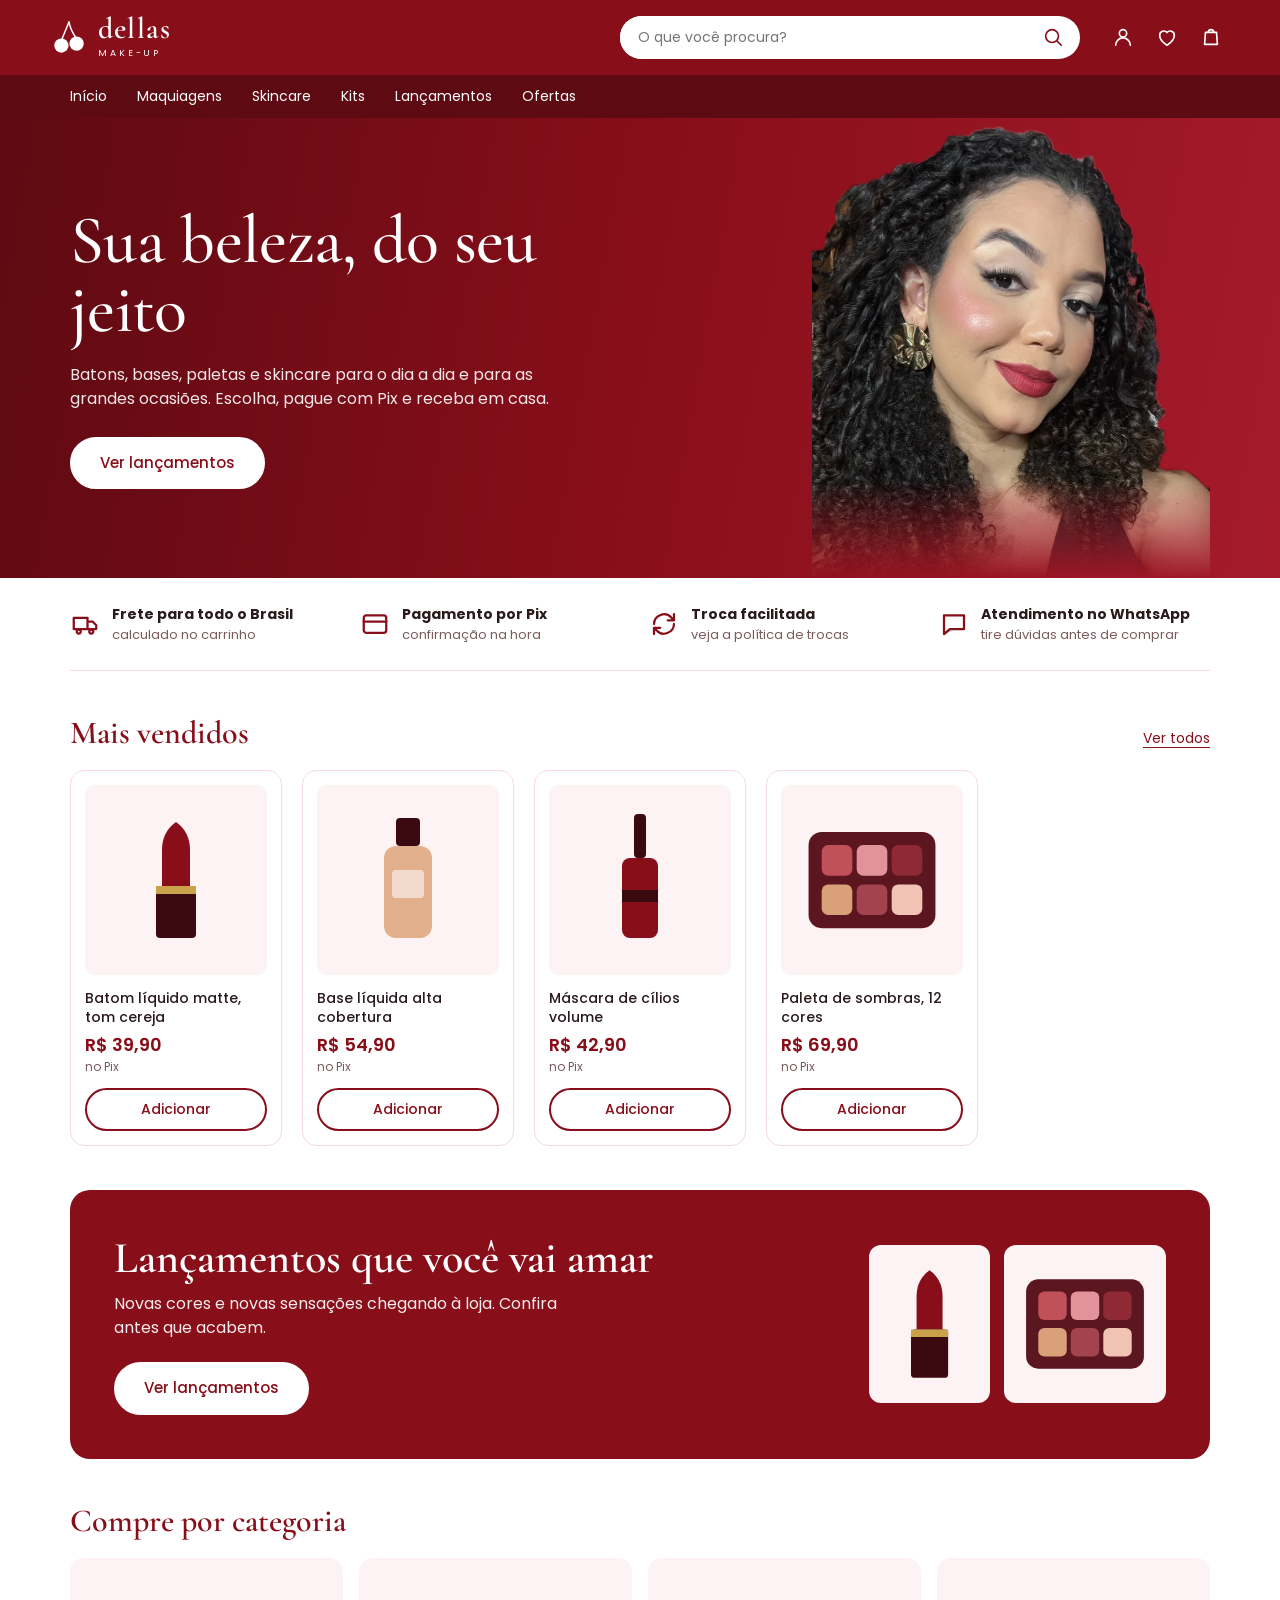
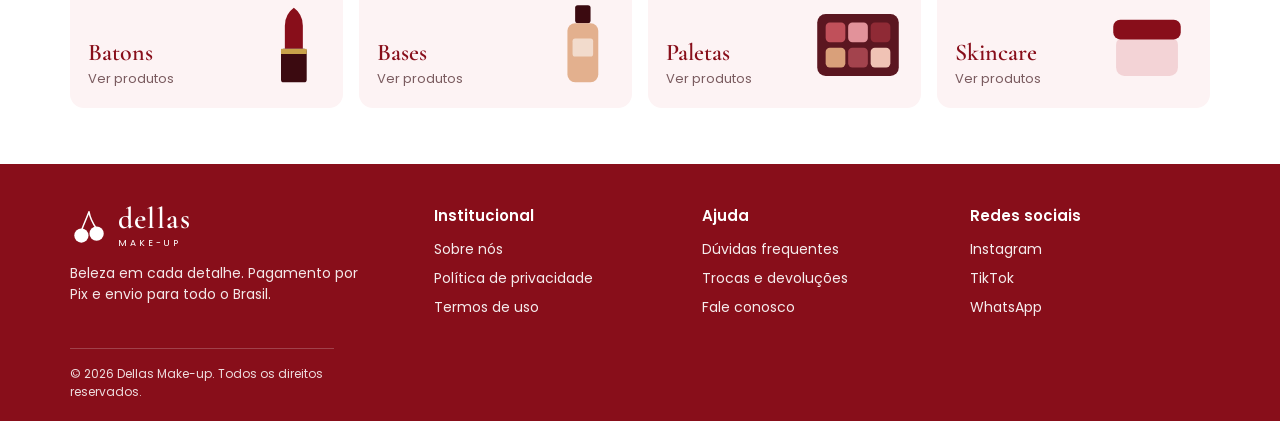
==== index.html @ 45aa4217 "Add files via upload" ====
<!DOCTYPE html>
<html lang="pt-BR">
<head>
<meta charset="utf-8">
<meta name="viewport" content="width=device-width, initial-scale=1">
<title>Dellas Make-up | Sua beleza, do seu jeito</title>
<meta name="description" content="Batons, bases, paletas e skincare. Compre na Dellas Make-up e pague com Pix.">
<link rel="preconnect" href="https://fonts.googleapis.com">
<link rel="preconnect" href="https://fonts.gstatic.com" crossorigin>
<link href="https://fonts.googleapis.com/css2?family=Cormorant+Garamond:wght@500;600&family=Poppins:wght@400;500;600&display=swap" rel="stylesheet">
<style>
:root{--vinho:#880E1A;--vinho-esc:#5e0a12;--rosa:#fdf3f4;--rosa2:#f6dadd;--texto:#2b1a1c;--suave:#7a5b5f;--branco:#fff;--serif:"Cormorant Garamond",Georgia,serif;--sans:Poppins,system-ui,sans-serif}
*{box-sizing:border-box;margin:0;padding:0}
body{font-family:var(--sans);color:var(--texto);background:var(--branco);line-height:1.5}
a{color:inherit;text-decoration:none}
:focus-visible{outline:3px solid var(--vinho);outline-offset:3px}
.wrap{max-width:1180px;margin:0 auto;padding:0 20px}
svg{display:block}
.i{width:22px;height:22px;fill:none;stroke:currentColor;stroke-width:1.8;stroke-linecap:round;stroke-linejoin:round}

/* cabeçalho */
header{background:var(--vinho);color:var(--branco)}
.topo{display:flex;align-items:center;gap:24px;padding:14px 0}
.logo{display:flex;align-items:center;gap:10px}
.logo b{display:block;font:600 30px/1 var(--serif);letter-spacing:.04em}
.logo small{display:block;font-size:9px;letter-spacing:.32em;margin-top:3px}
.busca{flex:1;max-width:460px;margin-left:auto;display:flex;background:var(--branco);border-radius:999px;overflow:hidden}
.busca input{flex:1;border:0;padding:11px 18px;font:400 14px var(--sans);min-width:0}
.busca button{border:0;background:none;color:var(--vinho);padding:0 16px;cursor:pointer}
.acoes{display:flex;gap:6px}
.acoes a{padding:8px;border-radius:50%}
.acoes a:hover{background:rgba(255,255,255,.14)}
nav{background:var(--vinho-esc)}
nav ul{display:flex;gap:30px;list-style:none;overflow-x:auto;padding:11px 0;font-size:14px;white-space:nowrap}
nav a:hover{text-decoration:underline;text-underline-offset:6px}

/* hero */
.hero{background:linear-gradient(100deg,#5e0a12 0%,var(--vinho) 50%,#a51b2c 100%);color:var(--branco);overflow:hidden}
.hero .wrap{display:grid;grid-template-columns:1.05fr .95fr;align-items:center;gap:20px;min-height:460px}
.hero h1{font:500 clamp(40px,6vw,68px)/1.02 var(--serif);color:var(--branco);letter-spacing:-.01em}
.hero p{max-width:30em;margin:18px 0 26px;color:rgba(255,255,255,.9)}
.hero img{height:460px;width:auto;max-width:100%;justify-self:end;align-self:end}
.btn{display:inline-block;background:var(--vinho);color:var(--branco);padding:13px 28px;border-radius:999px;font-weight:500;font-size:15px;border:2px solid var(--vinho)}
.btn:hover{background:var(--vinho-esc);border-color:var(--vinho-esc)}
.btn.claro{background:var(--branco);color:var(--vinho);border-color:var(--branco)}
.btn.claro:hover{background:var(--rosa2);border-color:var(--rosa2)}

/* vantagens */
.vant{display:grid;grid-template-columns:repeat(auto-fit,minmax(220px,1fr));gap:18px;padding:26px 0;border-bottom:1px solid var(--rosa2)}
.vant div{display:flex;gap:12px;align-items:center;font-size:13px;color:var(--suave)}
.vant svg{color:var(--vinho);flex:none;width:30px;height:30px}
.vant strong{display:block;color:var(--texto);font-size:14px}

/* seções */
section{padding:44px 0 0}
h2{font:600 32px/1.1 var(--serif);color:var(--vinho);margin-bottom:20px}
.cab{display:flex;justify-content:space-between;align-items:baseline}
.cab a{font-size:14px;color:var(--vinho);text-decoration:underline;text-underline-offset:4px}
.grade{display:grid;grid-template-columns:repeat(auto-fill,minmax(210px,1fr));gap:20px}
.card{border:1px solid var(--rosa2);border-radius:14px;padding:14px;display:flex;flex-direction:column;background:var(--branco)}
.card .img{background:var(--rosa);border-radius:10px;height:190px;display:grid;place-items:center}
.card .img svg{height:140px;width:auto}
.card h3{font:500 14px/1.35 var(--sans);margin:14px 0 4px}
.card .preco{font-weight:600;color:var(--vinho);font-size:18px}
.card .pix{font-size:12px;color:var(--suave)}
.card button{margin-top:12px;border:2px solid var(--vinho);background:none;color:var(--vinho);border-radius:999px;padding:9px;font:500 14px var(--sans);cursor:pointer}
.card button:hover{background:var(--vinho);color:var(--branco)}

/* lançamentos */
.lanc{background:var(--vinho);color:var(--branco);border-radius:20px;padding:44px;display:grid;grid-template-columns:1fr auto;gap:30px;align-items:center}
.lanc h2{color:var(--branco);font-size:clamp(30px,4vw,44px);margin-bottom:10px}
.lanc p{max-width:28em;margin-bottom:22px;opacity:.92}
.lanc .vitrine{display:flex;gap:14px}
.lanc .vitrine span{background:var(--rosa);border-radius:12px;padding:14px 16px}
.lanc .vitrine svg{height:130px;width:auto}

/* categorias */
.cats{display:grid;grid-template-columns:repeat(auto-fit,minmax(200px,1fr));gap:16px}
.cats a{background:var(--rosa);border-radius:14px;padding:18px;display:flex;justify-content:space-between;align-items:flex-end;min-height:150px}
.cats a:hover{background:var(--rosa2)}
.cats b{display:block;font:600 24px/1.1 var(--serif);color:var(--vinho)}
.cats small{color:var(--suave);font-size:13px}
.cats svg{height:90px;width:auto}

/* rodapé */
footer{background:var(--vinho);color:var(--branco);margin-top:56px;padding:40px 0 20px}
.rod{display:grid;grid-template-columns:1.4fr 1fr 1fr 1fr;gap:28px}
footer h4{font:600 15px var(--sans);margin-bottom:12px}
footer ul{list-style:none;font-size:14px;display:grid;gap:8px;opacity:.92}
footer a:hover{text-decoration:underline}
footer p{font-size:14px;opacity:.9;max-width:22em;margin-top:12px}
.copy{border-top:1px solid rgba(255,255,255,.25);margin-top:30px;padding-top:16px;font-size:12px;opacity:.85}

@media(max-width:820px){
 .topo{flex-wrap:wrap;gap:12px}.busca{order:3;max-width:none;flex-basis:100%;margin:0}.acoes{margin-left:auto}
 .hero .wrap{grid-template-columns:1fr;min-height:0;padding-bottom:32px}.hero img{height:auto;max-width:300px;justify-self:center;order:-1}
 .lanc{grid-template-columns:1fr;padding:30px 24px}.rod{grid-template-columns:1fr 1fr}
}
@media(max-width:480px){.rod{grid-template-columns:1fr}}
</style>
</head>
<body>

<!-- Ícones reutilizáveis -->
<svg width="0" height="0" style="position:absolute" aria-hidden="true">
 <symbol id="cereja" viewBox="0 0 40 40"><path d="M20 4c-3 8-6 14-8 20M20 4c1 6 4 12 8 18" fill="none" stroke="#fff" stroke-width="1.6" stroke-linecap="round"/><circle cx="12" cy="29" r="7.5" fill="#fff"/><circle cx="28" cy="27" r="7.5" fill="#fff"/></symbol>
 <symbol id="batom" viewBox="0 0 48 70"><path d="M17 38V20q0-9 7-14q7 5 7 14v18z" fill="#880E1A"/><rect x="14" y="38" width="20" height="26" rx="2" fill="#3b0a10"/><rect x="14" y="38" width="20" height="4" fill="#c9a24a"/></symbol>
 <symbol id="base" viewBox="0 0 48 70"><rect x="18" y="4" width="12" height="14" rx="2" fill="#3b0a10"/><rect x="12" y="18" width="24" height="46" rx="6" fill="#e3b08e"/><rect x="16" y="30" width="16" height="14" rx="2" fill="#fff" opacity=".55"/></symbol>
 <symbol id="rimel" viewBox="0 0 48 70"><rect x="21" y="2" width="6" height="22" rx="2" fill="#3b0a10"/><rect x="15" y="24" width="18" height="40" rx="4" fill="#880E1A"/><rect x="15" y="40" width="18" height="6" fill="#3b0a10"/></symbol>
 <symbol id="paleta" viewBox="0 0 64 64"><rect x="3" y="10" width="58" height="44" rx="6" fill="#5b1620"/><g><rect x="9" y="16" width="14" height="14" rx="3" fill="#c0505a"/><rect x="25" y="16" width="14" height="14" rx="3" fill="#e2929a"/><rect x="41" y="16" width="14" height="14" rx="3" fill="#8f2a35"/><rect x="9" y="34" width="14" height="14" rx="3" fill="#d9a07a"/><rect x="25" y="34" width="14" height="14" rx="3" fill="#a3434d"/><rect x="41" y="34" width="14" height="14" rx="3" fill="#f0c3b5"/></g></symbol>
 <symbol id="creme" viewBox="0 0 64 64"><rect x="10" y="26" width="44" height="28" rx="6" fill="#f3d3d6"/><rect x="8" y="14" width="48" height="14" rx="5" fill="#880E1A"/></symbol>
</svg>

<header>
 <div class="wrap topo">
  <a class="logo" href="#" aria-label="Dellas Make-up, página inicial">
   <svg width="38" height="38"><use href="#cereja"/></svg>
   <span><b>dellas</b><small>MAKE-UP</small></span>
  </a>
  <form class="busca" role="search" onsubmit="return false">
   <input type="search" placeholder="O que você procura?" aria-label="Buscar produtos">
   <button type="submit" aria-label="Buscar"><svg class="i" viewBox="0 0 24 24"><circle cx="11" cy="11" r="7"/><path d="m21 21-4.3-4.3"/></svg></button>
  </form>
  <div class="acoes">
   <a href="#" aria-label="Minha conta"><svg class="i" viewBox="0 0 24 24"><circle cx="12" cy="8" r="4"/><path d="M4 21a8 8 0 0 1 16 0"/></svg></a>
   <a href="#" aria-label="Favoritos"><svg class="i" viewBox="0 0 24 24"><path d="M12 21s-8-5.3-8-11a4.5 4.5 0 0 1 8-2.8A4.5 4.5 0 0 1 20 10c0 5.7-8 11-8 11z"/></svg></a>
   <a href="#" aria-label="Carrinho"><svg class="i" viewBox="0 0 24 24"><path d="M6 7h12l1 13H5zM9 7a3 3 0 0 1 6 0"/></svg></a>
  </div>
 </div>
 <nav aria-label="Categorias"><div class="wrap"><ul>
  <li><a href="#">Início</a></li><li><a href="#">Maquiagens</a></li><li><a href="#">Skincare</a></li><li><a href="#">Kits</a></li><li><a href="#lancamentos">Lançamentos</a></li><li><a href="#">Ofertas</a></li>
 </ul></div></nav>
</header>

<main>
 <div class="hero"><div class="wrap">
  <div>
   <h1>Sua beleza, do seu jeito</h1>
   <p>Batons, bases, paletas e skincare para o dia a dia e para as grandes ocasiões. Escolha, pague com Pix e receba em casa.</p>
   <a class="btn claro" href="#lancamentos">Ver lançamentos</a>
  </div>
  <img src="foto-hero.webp" width="720" height="832" alt="Mulher sorrindo com maquiagem e batom vinho">
 </div></div>

 <div class="wrap">
  <div class="vant">
   <div><svg class="i" viewBox="0 0 24 24"><path d="M3 7h11v9H3zM14 10h4l3 3v3h-7z"/><circle cx="7" cy="18" r="1.6"/><circle cx="17" cy="18" r="1.6"/></svg><span><strong>Frete para todo o Brasil</strong>calculado no carrinho</span></div>
   <div><svg class="i" viewBox="0 0 24 24"><rect x="3" y="5" width="18" height="14" rx="2"/><path d="M3 10h18"/></svg><span><strong>Pagamento por Pix</strong>confirmação na hora</span></div>
   <div><svg class="i" viewBox="0 0 24 24"><path d="M4 12a8 8 0 0 1 14-5l2 2M20 12a8 8 0 0 1-14 5l-2-2M20 4v5h-5M4 20v-5h5"/></svg><span><strong>Troca facilitada</strong>veja a política de trocas</span></div>
   <div><svg class="i" viewBox="0 0 24 24"><path d="M4 5h16v11H9l-5 4z"/></svg><span><strong>Atendimento no WhatsApp</strong>tire dúvidas antes de comprar</span></div>
  </div>

  <section id="mais-vendidos">
   <div class="cab"><h2>Mais vendidos</h2><a href="#">Ver todos</a></div>
   <!-- Exemplos: troque nomes, preços e imagens pelos seus produtos -->
   <div class="grade">
    <article class="card"><div class="img"><svg viewBox="0 0 48 70"><use href="#batom"/></svg></div><h3>Batom líquido matte, tom cereja</h3><span class="preco">R$ 39,90</span><span class="pix">no Pix</span><button type="button">Adicionar</button></article>
    <article class="card"><div class="img"><svg viewBox="0 0 48 70"><use href="#base"/></svg></div><h3>Base líquida alta cobertura</h3><span class="preco">R$ 54,90</span><span class="pix">no Pix</span><button type="button">Adicionar</button></article>
    <article class="card"><div class="img"><svg viewBox="0 0 48 70"><use href="#rimel"/></svg></div><h3>Máscara de cílios volume</h3><span class="preco">R$ 42,90</span><span class="pix">no Pix</span><button type="button">Adicionar</button></article>
    <article class="card"><div class="img"><svg viewBox="0 0 64 64"><use href="#paleta"/></svg></div><h3>Paleta de sombras, 12 cores</h3><span class="preco">R$ 69,90</span><span class="pix">no Pix</span><button type="button">Adicionar</button></article>
   </div>
  </section>

  <section id="lancamentos">
   <div class="lanc">
    <div>
     <h2>Lançamentos que você vai amar</h2>
     <p>Novas cores e novas sensações chegando à loja. Confira antes que acabem.</p>
     <a class="btn claro" href="#">Ver lançamentos</a>
    </div>
    <div class="vitrine" aria-hidden="true">
     <span><svg viewBox="0 0 48 70"><use href="#batom"/></svg></span>
     <span><svg viewBox="0 0 64 64"><use href="#paleta"/></svg></span>
    </div>
   </div>
  </section>

  <section>
   <h2>Compre por categoria</h2>
   <div class="cats">
    <a href="#"><span><b>Batons</b><small>Ver produtos</small></span><svg viewBox="0 0 48 70"><use href="#batom"/></svg></a>
    <a href="#"><span><b>Bases</b><small>Ver produtos</small></span><svg viewBox="0 0 48 70"><use href="#base"/></svg></a>
    <a href="#"><span><b>Paletas</b><small>Ver produtos</small></span><svg viewBox="0 0 64 64"><use href="#paleta"/></svg></a>
    <a href="#"><span><b>Skincare</b><small>Ver produtos</small></span><svg viewBox="0 0 64 64"><use href="#creme"/></svg></a>
   </div>
  </section>
 </div>
</main>

<footer>
 <div class="wrap">
  <div class="rod">
   <div>
    <a class="logo" href="#"><svg width="38" height="38"><use href="#cereja"/></svg><span><b>dellas</b><small>MAKE-UP</small></span></a>
    <p>Beleza em cada detalhe. Pagamento por Pix e envio para todo o Brasil.</p>
   </div>
   <div><h4>Institucional</h4><ul><li><a href="#">Sobre nós</a></li><li><a href="#">Política de privacidade</a></li><li><a href="#">Termos de uso</a></li></ul></div>
   <div><h4>Ajuda</h4><ul><li><a href="#">Dúvidas frequentes</a></li><li><a href="#">Trocas e devoluções</a></li><li><a href="#">Fale conosco</a></li></ul></div>
   <div><h4>Redes sociais</h4><ul><li><a href="#">Instagram</a></li><li><a href="#">TikTok</a></li><li><a href="#">WhatsApp</a></li></ul></div>
  </div>
  <p class="copy">© 2026 Dellas Make-up. Todos os direitos reservados.</p>
 </div>
</footer>

</body>
</html>
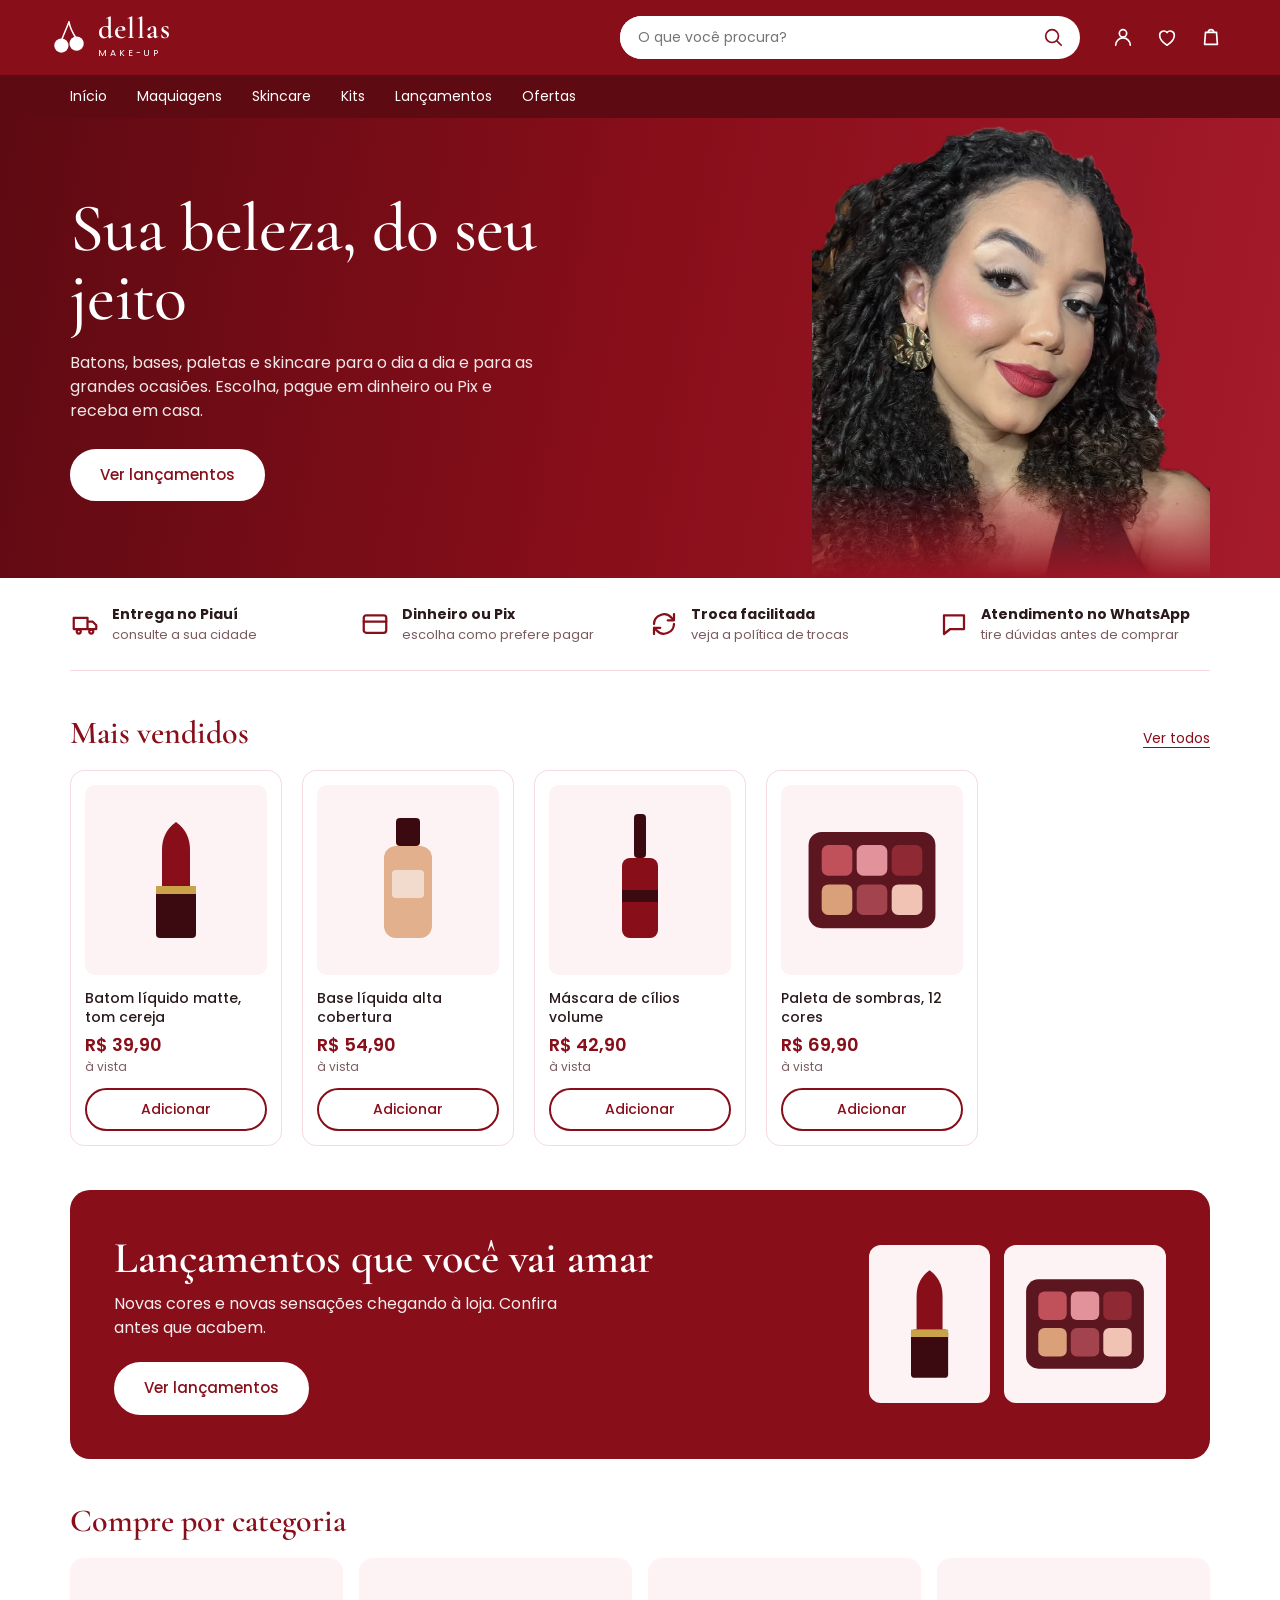
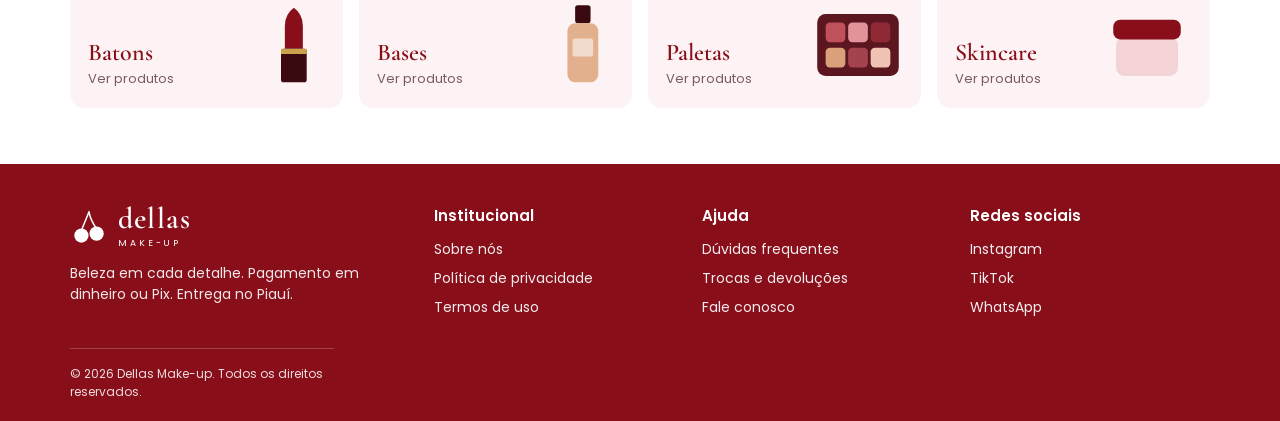
==== commit 40e591e0: "Rename index (1).html to index.html" ====
--- a/index.html
+++ b/index.html
@@ -4,100 +4,11 @@
 <meta charset="utf-8">
 <meta name="viewport" content="width=device-width, initial-scale=1">
 <title>Dellas Make-up | Sua beleza, do seu jeito</title>
-<meta name="description" content="Batons, bases, paletas e skincare. Compre na Dellas Make-up e pague com Pix.">
+<meta name="description" content="Batons, bases, paletas e skincare. Compre na Dellas Make-up e pague em dinheiro ou Pix.">
 <link rel="preconnect" href="https://fonts.googleapis.com">
 <link rel="preconnect" href="https://fonts.gstatic.com" crossorigin>
 <link href="https://fonts.googleapis.com/css2?family=Cormorant+Garamond:wght@500;600&family=Poppins:wght@400;500;600&display=swap" rel="stylesheet">
-<style>
-:root{--vinho:#880E1A;--vinho-esc:#5e0a12;--rosa:#fdf3f4;--rosa2:#f6dadd;--texto:#2b1a1c;--suave:#7a5b5f;--branco:#fff;--serif:"Cormorant Garamond",Georgia,serif;--sans:Poppins,system-ui,sans-serif}
-*{box-sizing:border-box;margin:0;padding:0}
-body{font-family:var(--sans);color:var(--texto);background:var(--branco);line-height:1.5}
-a{color:inherit;text-decoration:none}
-:focus-visible{outline:3px solid var(--vinho);outline-offset:3px}
-.wrap{max-width:1180px;margin:0 auto;padding:0 20px}
-svg{display:block}
-.i{width:22px;height:22px;fill:none;stroke:currentColor;stroke-width:1.8;stroke-linecap:round;stroke-linejoin:round}
-
-/* cabeçalho */
-header{background:var(--vinho);color:var(--branco)}
-.topo{display:flex;align-items:center;gap:24px;padding:14px 0}
-.logo{display:flex;align-items:center;gap:10px}
-.logo b{display:block;font:600 30px/1 var(--serif);letter-spacing:.04em}
-.logo small{display:block;font-size:9px;letter-spacing:.32em;margin-top:3px}
-.busca{flex:1;max-width:460px;margin-left:auto;display:flex;background:var(--branco);border-radius:999px;overflow:hidden}
-.busca input{flex:1;border:0;padding:11px 18px;font:400 14px var(--sans);min-width:0}
-.busca button{border:0;background:none;color:var(--vinho);padding:0 16px;cursor:pointer}
-.acoes{display:flex;gap:6px}
-.acoes a{padding:8px;border-radius:50%}
-.acoes a:hover{background:rgba(255,255,255,.14)}
-nav{background:var(--vinho-esc)}
-nav ul{display:flex;gap:30px;list-style:none;overflow-x:auto;padding:11px 0;font-size:14px;white-space:nowrap}
-nav a:hover{text-decoration:underline;text-underline-offset:6px}
-
-/* hero */
-.hero{background:linear-gradient(100deg,#5e0a12 0%,var(--vinho) 50%,#a51b2c 100%);color:var(--branco);overflow:hidden}
-.hero .wrap{display:grid;grid-template-columns:1.05fr .95fr;align-items:center;gap:20px;min-height:460px}
-.hero h1{font:500 clamp(40px,6vw,68px)/1.02 var(--serif);color:var(--branco);letter-spacing:-.01em}
-.hero p{max-width:30em;margin:18px 0 26px;color:rgba(255,255,255,.9)}
-.hero img{height:460px;width:auto;max-width:100%;justify-self:end;align-self:end}
-.btn{display:inline-block;background:var(--vinho);color:var(--branco);padding:13px 28px;border-radius:999px;font-weight:500;font-size:15px;border:2px solid var(--vinho)}
-.btn:hover{background:var(--vinho-esc);border-color:var(--vinho-esc)}
-.btn.claro{background:var(--branco);color:var(--vinho);border-color:var(--branco)}
-.btn.claro:hover{background:var(--rosa2);border-color:var(--rosa2)}
-
-/* vantagens */
-.vant{display:grid;grid-template-columns:repeat(auto-fit,minmax(220px,1fr));gap:18px;padding:26px 0;border-bottom:1px solid var(--rosa2)}
-.vant div{display:flex;gap:12px;align-items:center;font-size:13px;color:var(--suave)}
-.vant svg{color:var(--vinho);flex:none;width:30px;height:30px}
-.vant strong{display:block;color:var(--texto);font-size:14px}
-
-/* seções */
-section{padding:44px 0 0}
-h2{font:600 32px/1.1 var(--serif);color:var(--vinho);margin-bottom:20px}
-.cab{display:flex;justify-content:space-between;align-items:baseline}
-.cab a{font-size:14px;color:var(--vinho);text-decoration:underline;text-underline-offset:4px}
-.grade{display:grid;grid-template-columns:repeat(auto-fill,minmax(210px,1fr));gap:20px}
-.card{border:1px solid var(--rosa2);border-radius:14px;padding:14px;display:flex;flex-direction:column;background:var(--branco)}
-.card .img{background:var(--rosa);border-radius:10px;height:190px;display:grid;place-items:center}
-.card .img svg{height:140px;width:auto}
-.card h3{font:500 14px/1.35 var(--sans);margin:14px 0 4px}
-.card .preco{font-weight:600;color:var(--vinho);font-size:18px}
-.card .pix{font-size:12px;color:var(--suave)}
-.card button{margin-top:12px;border:2px solid var(--vinho);background:none;color:var(--vinho);border-radius:999px;padding:9px;font:500 14px var(--sans);cursor:pointer}
-.card button:hover{background:var(--vinho);color:var(--branco)}
-
-/* lançamentos */
-.lanc{background:var(--vinho);color:var(--branco);border-radius:20px;padding:44px;display:grid;grid-template-columns:1fr auto;gap:30px;align-items:center}
-.lanc h2{color:var(--branco);font-size:clamp(30px,4vw,44px);margin-bottom:10px}
-.lanc p{max-width:28em;margin-bottom:22px;opacity:.92}
-.lanc .vitrine{display:flex;gap:14px}
-.lanc .vitrine span{background:var(--rosa);border-radius:12px;padding:14px 16px}
-.lanc .vitrine svg{height:130px;width:auto}
-
-/* categorias */
-.cats{display:grid;grid-template-columns:repeat(auto-fit,minmax(200px,1fr));gap:16px}
-.cats a{background:var(--rosa);border-radius:14px;padding:18px;display:flex;justify-content:space-between;align-items:flex-end;min-height:150px}
-.cats a:hover{background:var(--rosa2)}
-.cats b{display:block;font:600 24px/1.1 var(--serif);color:var(--vinho)}
-.cats small{color:var(--suave);font-size:13px}
-.cats svg{height:90px;width:auto}
-
-/* rodapé */
-footer{background:var(--vinho);color:var(--branco);margin-top:56px;padding:40px 0 20px}
-.rod{display:grid;grid-template-columns:1.4fr 1fr 1fr 1fr;gap:28px}
-footer h4{font:600 15px var(--sans);margin-bottom:12px}
-footer ul{list-style:none;font-size:14px;display:grid;gap:8px;opacity:.92}
-footer a:hover{text-decoration:underline}
-footer p{font-size:14px;opacity:.9;max-width:22em;margin-top:12px}
-.copy{border-top:1px solid rgba(255,255,255,.25);margin-top:30px;padding-top:16px;font-size:12px;opacity:.85}
-
-@media(max-width:820px){
- .topo{flex-wrap:wrap;gap:12px}.busca{order:3;max-width:none;flex-basis:100%;margin:0}.acoes{margin-left:auto}
- .hero .wrap{grid-template-columns:1fr;min-height:0;padding-bottom:32px}.hero img{height:auto;max-width:300px;justify-self:center;order:-1}
- .lanc{grid-template-columns:1fr;padding:30px 24px}.rod{grid-template-columns:1fr 1fr}
-}
-@media(max-width:480px){.rod{grid-template-columns:1fr}}
-</style>
+<link rel="stylesheet" href="style.css">
 </head>
 <body>
 
@@ -128,7 +39,7 @@
   </div>
  </div>
  <nav aria-label="Categorias"><div class="wrap"><ul>
-  <li><a href="#">Início</a></li><li><a href="#">Maquiagens</a></li><li><a href="#">Skincare</a></li><li><a href="#">Kits</a></li><li><a href="#lancamentos">Lançamentos</a></li><li><a href="#">Ofertas</a></li>
+  <li><a href="#">Início</a></li><li><a href="produtos.html">Maquiagens</a></li><li><a href="#">Skincare</a></li><li><a href="#">Kits</a></li><li><a href="#lancamentos">Lançamentos</a></li><li><a href="#">Ofertas</a></li>
  </ul></div></nav>
 </header>
 
@@ -136,7 +47,7 @@
  <div class="hero"><div class="wrap">
   <div>
    <h1>Sua beleza, do seu jeito</h1>
-   <p>Batons, bases, paletas e skincare para o dia a dia e para as grandes ocasiões. Escolha, pague com Pix e receba em casa.</p>
+   <p>Batons, bases, paletas e skincare para o dia a dia e para as grandes ocasiões. Escolha, pague em dinheiro ou Pix e receba em casa.</p>
    <a class="btn claro" href="#lancamentos">Ver lançamentos</a>
   </div>
   <img src="foto-hero.webp" width="720" height="832" alt="Mulher sorrindo com maquiagem e batom vinho">
@@ -144,20 +55,20 @@
 
  <div class="wrap">
   <div class="vant">
-   <div><svg class="i" viewBox="0 0 24 24"><path d="M3 7h11v9H3zM14 10h4l3 3v3h-7z"/><circle cx="7" cy="18" r="1.6"/><circle cx="17" cy="18" r="1.6"/></svg><span><strong>Frete para todo o Brasil</strong>calculado no carrinho</span></div>
-   <div><svg class="i" viewBox="0 0 24 24"><rect x="3" y="5" width="18" height="14" rx="2"/><path d="M3 10h18"/></svg><span><strong>Pagamento por Pix</strong>confirmação na hora</span></div>
+   <div><svg class="i" viewBox="0 0 24 24"><path d="M3 7h11v9H3zM14 10h4l3 3v3h-7z"/><circle cx="7" cy="18" r="1.6"/><circle cx="17" cy="18" r="1.6"/></svg><span><strong>Entrega no Piauí</strong>consulte a sua cidade</span></div>
+   <div><svg class="i" viewBox="0 0 24 24"><rect x="3" y="5" width="18" height="14" rx="2"/><path d="M3 10h18"/></svg><span><strong>Dinheiro ou Pix</strong>escolha como prefere pagar</span></div>
    <div><svg class="i" viewBox="0 0 24 24"><path d="M4 12a8 8 0 0 1 14-5l2 2M20 12a8 8 0 0 1-14 5l-2-2M20 4v5h-5M4 20v-5h5"/></svg><span><strong>Troca facilitada</strong>veja a política de trocas</span></div>
    <div><svg class="i" viewBox="0 0 24 24"><path d="M4 5h16v11H9l-5 4z"/></svg><span><strong>Atendimento no WhatsApp</strong>tire dúvidas antes de comprar</span></div>
   </div>
 
   <section id="mais-vendidos">
-   <div class="cab"><h2>Mais vendidos</h2><a href="#">Ver todos</a></div>
+   <div class="cab"><h2>Mais vendidos</h2><a href="produtos.html">Ver todos</a></div>
    <!-- Exemplos: troque nomes, preços e imagens pelos seus produtos -->
    <div class="grade">
-    <article class="card"><div class="img"><svg viewBox="0 0 48 70"><use href="#batom"/></svg></div><h3>Batom líquido matte, tom cereja</h3><span class="preco">R$ 39,90</span><span class="pix">no Pix</span><button type="button">Adicionar</button></article>
-    <article class="card"><div class="img"><svg viewBox="0 0 48 70"><use href="#base"/></svg></div><h3>Base líquida alta cobertura</h3><span class="preco">R$ 54,90</span><span class="pix">no Pix</span><button type="button">Adicionar</button></article>
-    <article class="card"><div class="img"><svg viewBox="0 0 48 70"><use href="#rimel"/></svg></div><h3>Máscara de cílios volume</h3><span class="preco">R$ 42,90</span><span class="pix">no Pix</span><button type="button">Adicionar</button></article>
-    <article class="card"><div class="img"><svg viewBox="0 0 64 64"><use href="#paleta"/></svg></div><h3>Paleta de sombras, 12 cores</h3><span class="preco">R$ 69,90</span><span class="pix">no Pix</span><button type="button">Adicionar</button></article>
+    <article class="card"><div class="img"><svg viewBox="0 0 48 70"><use href="#batom"/></svg></div><h3>Batom líquido matte, tom cereja</h3><span class="preco">R$ 39,90</span><span class="pix">à vista</span><button type="button">Adicionar</button></article>
+    <article class="card"><div class="img"><svg viewBox="0 0 48 70"><use href="#base"/></svg></div><h3>Base líquida alta cobertura</h3><span class="preco">R$ 54,90</span><span class="pix">à vista</span><button type="button">Adicionar</button></article>
+    <article class="card"><div class="img"><svg viewBox="0 0 48 70"><use href="#rimel"/></svg></div><h3>Máscara de cílios volume</h3><span class="preco">R$ 42,90</span><span class="pix">à vista</span><button type="button">Adicionar</button></article>
+    <article class="card"><div class="img"><svg viewBox="0 0 64 64"><use href="#paleta"/></svg></div><h3>Paleta de sombras, 12 cores</h3><span class="preco">R$ 69,90</span><span class="pix">à vista</span><button type="button">Adicionar</button></article>
    </div>
   </section>
 
@@ -178,10 +89,10 @@
   <section>
    <h2>Compre por categoria</h2>
    <div class="cats">
-    <a href="#"><span><b>Batons</b><small>Ver produtos</small></span><svg viewBox="0 0 48 70"><use href="#batom"/></svg></a>
-    <a href="#"><span><b>Bases</b><small>Ver produtos</small></span><svg viewBox="0 0 48 70"><use href="#base"/></svg></a>
-    <a href="#"><span><b>Paletas</b><small>Ver produtos</small></span><svg viewBox="0 0 64 64"><use href="#paleta"/></svg></a>
-    <a href="#"><span><b>Skincare</b><small>Ver produtos</small></span><svg viewBox="0 0 64 64"><use href="#creme"/></svg></a>
+    <a href="produtos.html"><span><b>Batons</b><small>Ver produtos</small></span><svg viewBox="0 0 48 70"><use href="#batom"/></svg></a>
+    <a href="produtos.html"><span><b>Bases</b><small>Ver produtos</small></span><svg viewBox="0 0 48 70"><use href="#base"/></svg></a>
+    <a href="produtos.html"><span><b>Paletas</b><small>Ver produtos</small></span><svg viewBox="0 0 64 64"><use href="#paleta"/></svg></a>
+    <a href="produtos.html"><span><b>Skincare</b><small>Ver produtos</small></span><svg viewBox="0 0 64 64"><use href="#creme"/></svg></a>
    </div>
   </section>
  </div>
@@ -192,7 +103,7 @@
   <div class="rod">
    <div>
     <a class="logo" href="#"><svg width="38" height="38"><use href="#cereja"/></svg><span><b>dellas</b><small>MAKE-UP</small></span></a>
-    <p>Beleza em cada detalhe. Pagamento por Pix e envio para todo o Brasil.</p>
+    <p>Beleza em cada detalhe. Pagamento em dinheiro ou Pix. Entrega no Piauí.</p>
    </div>
    <div><h4>Institucional</h4><ul><li><a href="#">Sobre nós</a></li><li><a href="#">Política de privacidade</a></li><li><a href="#">Termos de uso</a></li></ul></div>
    <div><h4>Ajuda</h4><ul><li><a href="#">Dúvidas frequentes</a></li><li><a href="#">Trocas e devoluções</a></li><li><a href="#">Fale conosco</a></li></ul></div>
--- a/style.css
+++ b/style.css
@@ -0,0 +1,107 @@
+:root{--vinho:#880E1A;--vinho-esc:#5e0a12;--rosa:#fdf3f4;--rosa2:#f6dadd;--texto:#2b1a1c;--suave:#7a5b5f;--branco:#fff;--serif:"Cormorant Garamond",Georgia,serif;--sans:Poppins,system-ui,sans-serif}
+*{box-sizing:border-box;margin:0;padding:0}
+body{font-family:var(--sans);color:var(--texto);background:var(--branco);line-height:1.5}
+a{color:inherit;text-decoration:none}
+:focus-visible{outline:3px solid var(--vinho);outline-offset:3px}
+.wrap{max-width:1180px;margin:0 auto;padding:0 20px}
+svg{display:block}
+.i{width:22px;height:22px;fill:none;stroke:currentColor;stroke-width:1.8;stroke-linecap:round;stroke-linejoin:round}
+
+/* cabeçalho */
+header{background:var(--vinho);color:var(--branco)}
+.topo{display:flex;align-items:center;gap:24px;padding:14px 0}
+.logo{display:flex;align-items:center;gap:10px}
+.logo b{display:block;font:600 30px/1 var(--serif);letter-spacing:.04em}
+.logo small{display:block;font-size:9px;letter-spacing:.32em;margin-top:3px}
+.busca{flex:1;max-width:460px;margin-left:auto;display:flex;background:var(--branco);border-radius:999px;overflow:hidden}
+.busca input{flex:1;border:0;padding:11px 18px;font:400 14px var(--sans);min-width:0}
+.busca button{border:0;background:none;color:var(--vinho);padding:0 16px;cursor:pointer}
+.acoes{display:flex;gap:6px}
+.acoes a{padding:8px;border-radius:50%}
+.acoes a:hover{background:rgba(255,255,255,.14)}
+nav{background:var(--vinho-esc)}
+nav ul{display:flex;gap:30px;list-style:none;overflow-x:auto;padding:11px 0;font-size:14px;white-space:nowrap}
+nav a:hover{text-decoration:underline;text-underline-offset:6px}
+
+/* hero */
+.hero{background:linear-gradient(100deg,#5e0a12 0%,var(--vinho) 50%,#a51b2c 100%);color:var(--branco);overflow:hidden}
+.hero .wrap{display:grid;grid-template-columns:1.05fr .95fr;align-items:center;gap:20px;min-height:460px}
+.hero h1{font:500 clamp(40px,6vw,68px)/1.02 var(--serif);color:var(--branco);letter-spacing:-.01em}
+.hero p{max-width:30em;margin:18px 0 26px;color:rgba(255,255,255,.9)}
+.hero img{height:460px;width:auto;max-width:100%;justify-self:end;align-self:end}
+.btn{display:inline-block;background:var(--vinho);color:var(--branco);padding:13px 28px;border-radius:999px;font-weight:500;font-size:15px;border:2px solid var(--vinho)}
+.btn:hover{background:var(--vinho-esc);border-color:var(--vinho-esc)}
+.btn.claro{background:var(--branco);color:var(--vinho);border-color:var(--branco)}
+.btn.claro:hover{background:var(--rosa2);border-color:var(--rosa2)}
+
+/* vantagens */
+.vant{display:grid;grid-template-columns:repeat(auto-fit,minmax(220px,1fr));gap:18px;padding:26px 0;border-bottom:1px solid var(--rosa2)}
+.vant div{display:flex;gap:12px;align-items:center;font-size:13px;color:var(--suave)}
+.vant svg{color:var(--vinho);flex:none;width:30px;height:30px}
+.vant strong{display:block;color:var(--texto);font-size:14px}
+
+/* seções */
+section{padding:44px 0 0}
+h2{font:600 32px/1.1 var(--serif);color:var(--vinho);margin-bottom:20px}
+.cab{display:flex;justify-content:space-between;align-items:baseline}
+.cab a{font-size:14px;color:var(--vinho);text-decoration:underline;text-underline-offset:4px}
+.grade{display:grid;grid-template-columns:repeat(auto-fill,minmax(210px,1fr));gap:20px}
+.card{border:1px solid var(--rosa2);border-radius:14px;padding:14px;display:flex;flex-direction:column;background:var(--branco)}
+.card .img{background:var(--rosa);border-radius:10px;height:190px;display:grid;place-items:center}
+.card .img svg{height:140px;width:auto}
+.card h3{font:500 14px/1.35 var(--sans);margin:14px 0 4px}
+.card .preco{font-weight:600;color:var(--vinho);font-size:18px}
+.card .pix{font-size:12px;color:var(--suave)}
+.card button{margin-top:12px;border:2px solid var(--vinho);background:none;color:var(--vinho);border-radius:999px;padding:9px;font:500 14px var(--sans);cursor:pointer}
+.card button:hover{background:var(--vinho);color:var(--branco)}
+
+/* lançamentos */
+.lanc{background:var(--vinho);color:var(--branco);border-radius:20px;padding:44px;display:grid;grid-template-columns:1fr auto;gap:30px;align-items:center}
+.lanc h2{color:var(--branco);font-size:clamp(30px,4vw,44px);margin-bottom:10px}
+.lanc p{max-width:28em;margin-bottom:22px;opacity:.92}
+.lanc .vitrine{display:flex;gap:14px}
+.lanc .vitrine span{background:var(--rosa);border-radius:12px;padding:14px 16px}
+.lanc .vitrine svg{height:130px;width:auto}
+
+/* categorias */
+.cats{display:grid;grid-template-columns:repeat(auto-fit,minmax(200px,1fr));gap:16px}
+.cats a{background:var(--rosa);border-radius:14px;padding:18px;display:flex;justify-content:space-between;align-items:flex-end;min-height:150px}
+.cats a:hover{background:var(--rosa2)}
+.cats b{display:block;font:600 24px/1.1 var(--serif);color:var(--vinho)}
+.cats small{color:var(--suave);font-size:13px}
+.cats svg{height:90px;width:auto}
+
+/* rodapé */
+footer{background:var(--vinho);color:var(--branco);margin-top:56px;padding:40px 0 20px}
+.rod{display:grid;grid-template-columns:1.4fr 1fr 1fr 1fr;gap:28px}
+footer h4{font:600 15px var(--sans);margin-bottom:12px}
+footer ul{list-style:none;font-size:14px;display:grid;gap:8px;opacity:.92}
+footer a:hover{text-decoration:underline}
+footer p{font-size:14px;opacity:.9;max-width:22em;margin-top:12px}
+.copy{border-top:1px solid rgba(255,255,255,.25);margin-top:30px;padding-top:16px;font-size:12px;opacity:.85}
+
+@media(max-width:820px){
+ .topo{flex-wrap:wrap;gap:12px}.busca{order:3;max-width:none;flex-basis:100%;margin:0}.acoes{margin-left:auto}
+ .hero .wrap{grid-template-columns:1fr;min-height:0;padding-bottom:32px}.hero img{height:auto;max-width:300px;justify-self:center;order:-1}
+ .lanc{grid-template-columns:1fr;padding:30px 24px}.rod{grid-template-columns:1fr 1fr}
+}
+@media(max-width:480px){.rod{grid-template-columns:1fr}}
+
+/* página de produtos */
+.loja{display:grid;grid-template-columns:230px 1fr;gap:32px;padding-top:32px}
+.filtros h2{font-size:22px;margin:0 0 10px}
+.filtros ul{list-style:none;display:grid;gap:4px;margin-bottom:28px}
+.filtros button{background:none;border:0;font:400 14px var(--sans);color:var(--texto);padding:7px 10px;border-radius:8px;cursor:pointer;width:100%;text-align:left}
+.filtros button:hover{background:var(--rosa)}
+.filtros button[aria-pressed=true]{background:var(--rosa2);color:var(--vinho);font-weight:600}
+.filtros input[type=range]{width:100%;accent-color:var(--vinho)}
+.faixa{display:flex;justify-content:space-between;font-size:13px;color:var(--suave)}
+.destaque{background:var(--rosa);border-radius:16px;padding:28px 32px;display:flex;justify-content:space-between;align-items:center;gap:20px;margin-bottom:22px}
+.destaque h1{font:500 clamp(30px,4vw,42px)/1.05 var(--serif);color:var(--vinho)}
+.destaque p{color:var(--suave);font-size:14px;margin-top:8px;max-width:28em}
+.destaque svg{height:110px;width:auto}
+.barra{display:flex;justify-content:space-between;align-items:center;gap:12px;flex-wrap:wrap;margin-bottom:18px;font-size:14px;color:var(--suave)}
+.barra select{font:400 14px var(--sans);padding:8px 12px;border:1px solid var(--rosa2);border-radius:999px;background:var(--branco);color:var(--texto)}
+.vazio{grid-column:1/-1;padding:40px 0;color:var(--suave)}
+@media(max-width:820px){.loja{grid-template-columns:1fr}.destaque svg{display:none}.filtros ul{display:flex;flex-wrap:wrap}.filtros button{width:auto;background:var(--rosa)}}
+
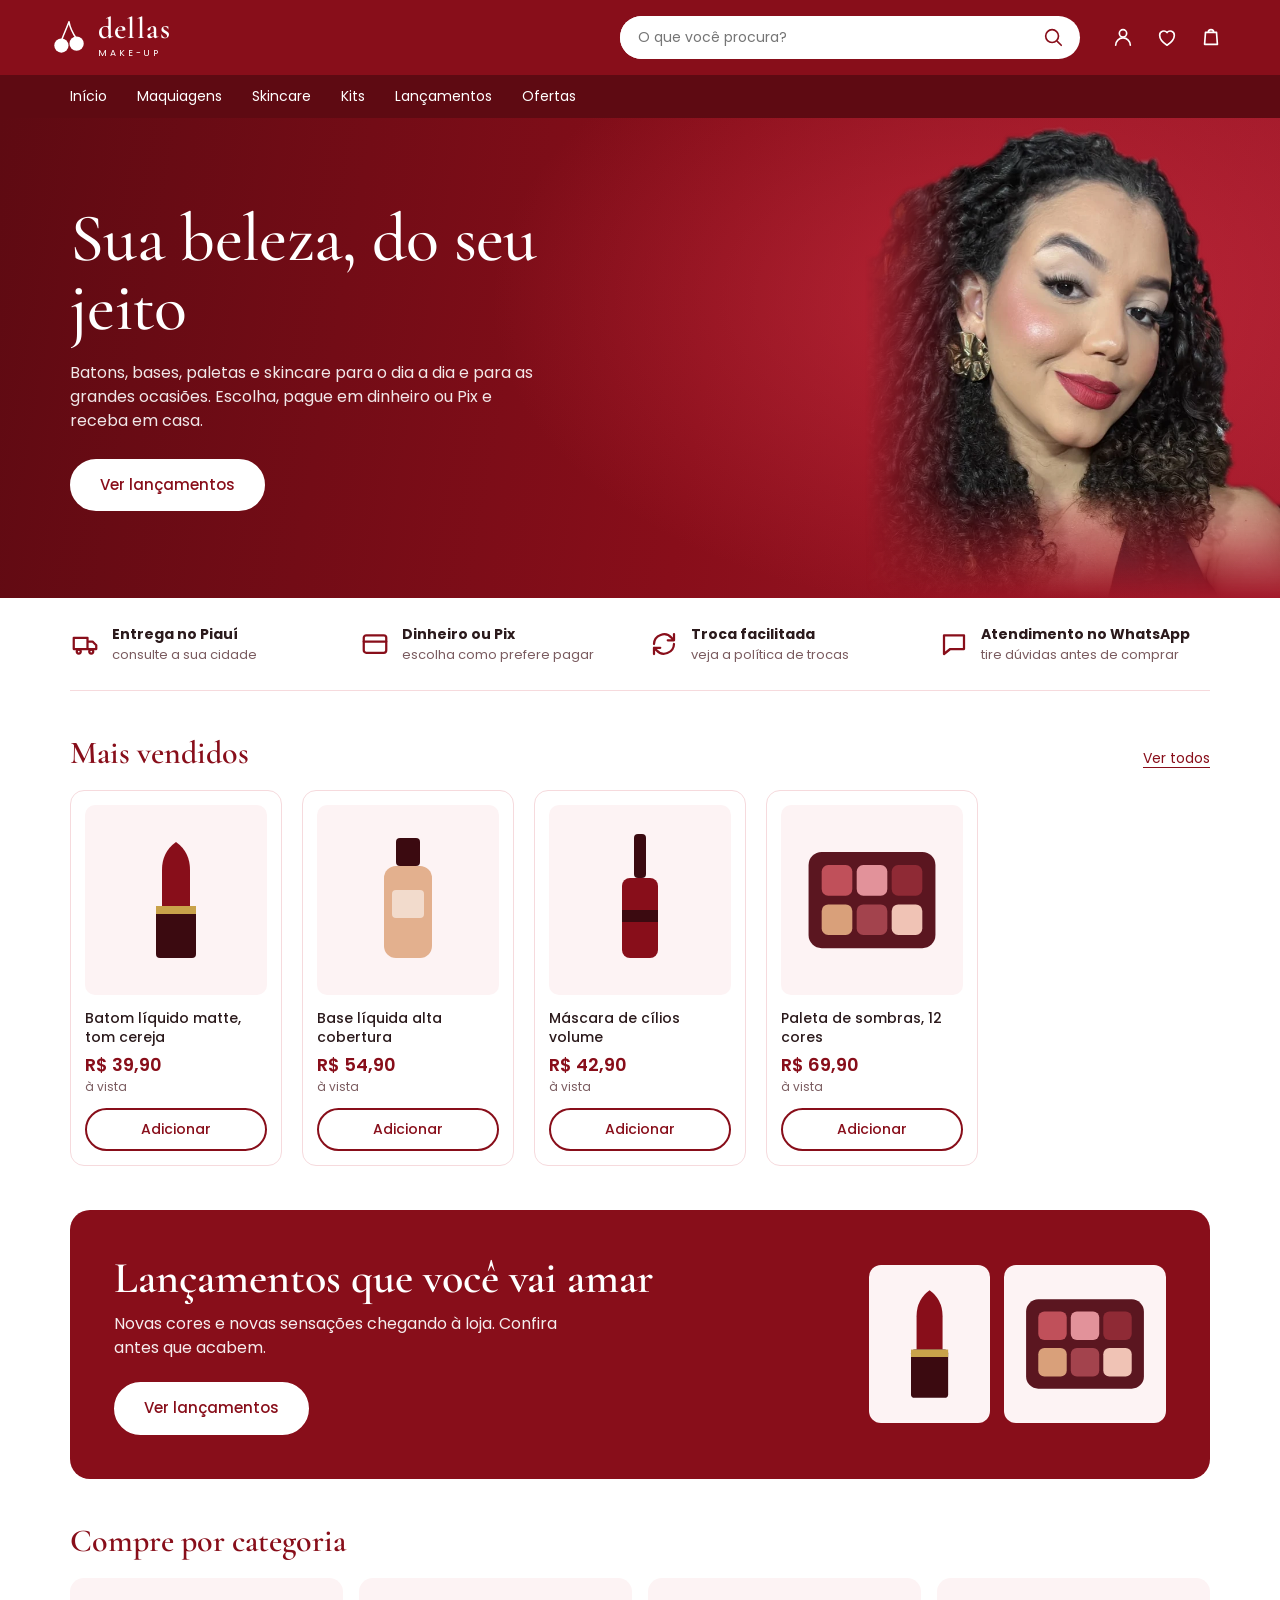
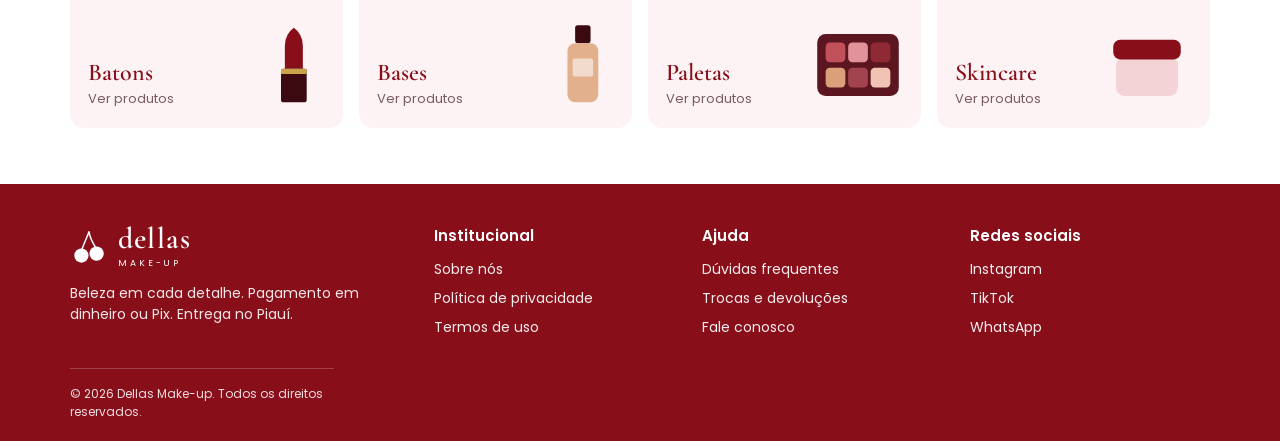
==== commit 1733e086: "Add files via upload" ====
--- a/index.html
+++ b/index.html
@@ -65,10 +65,10 @@
    <div class="cab"><h2>Mais vendidos</h2><a href="produtos.html">Ver todos</a></div>
    <!-- Exemplos: troque nomes, preços e imagens pelos seus produtos -->
    <div class="grade">
-    <article class="card"><div class="img"><svg viewBox="0 0 48 70"><use href="#batom"/></svg></div><h3>Batom líquido matte, tom cereja</h3><span class="preco">R$ 39,90</span><span class="pix">à vista</span><button type="button">Adicionar</button></article>
-    <article class="card"><div class="img"><svg viewBox="0 0 48 70"><use href="#base"/></svg></div><h3>Base líquida alta cobertura</h3><span class="preco">R$ 54,90</span><span class="pix">à vista</span><button type="button">Adicionar</button></article>
-    <article class="card"><div class="img"><svg viewBox="0 0 48 70"><use href="#rimel"/></svg></div><h3>Máscara de cílios volume</h3><span class="preco">R$ 42,90</span><span class="pix">à vista</span><button type="button">Adicionar</button></article>
-    <article class="card"><div class="img"><svg viewBox="0 0 64 64"><use href="#paleta"/></svg></div><h3>Paleta de sombras, 12 cores</h3><span class="preco">R$ 69,90</span><span class="pix">à vista</span><button type="button">Adicionar</button></article>
+    <article class="card"><div class="img"><svg viewBox="0 0 48 70"><use href="#batom"/></svg></div><h3><a href="produto.html?id=0">Batom líquido matte, tom cereja</a></h3><span class="preco">R$ 39,90</span><span class="pix">à vista</span><button type="button">Adicionar</button></article>
+    <article class="card"><div class="img"><svg viewBox="0 0 48 70"><use href="#base"/></svg></div><h3><a href="produto.html?id=1">Base líquida alta cobertura</a></h3><span class="preco">R$ 54,90</span><span class="pix">à vista</span><button type="button">Adicionar</button></article>
+    <article class="card"><div class="img"><svg viewBox="0 0 48 70"><use href="#rimel"/></svg></div><h3><a href="produto.html?id=3">Máscara de cílios volume</a></h3><span class="preco">R$ 42,90</span><span class="pix">à vista</span><button type="button">Adicionar</button></article>
+    <article class="card"><div class="img"><svg viewBox="0 0 64 64"><use href="#paleta"/></svg></div><h3><a href="produto.html?id=4">Paleta de sombras, 12 cores</a></h3><span class="preco">R$ 69,90</span><span class="pix">à vista</span><button type="button">Adicionar</button></article>
    </div>
   </section>
 
--- a/style.css
+++ b/style.css
@@ -24,11 +24,13 @@
 nav a:hover{text-decoration:underline;text-underline-offset:6px}
 
 /* hero */
-.hero{background:linear-gradient(100deg,#5e0a12 0%,var(--vinho) 50%,#a51b2c 100%);color:var(--branco);overflow:hidden}
-.hero .wrap{display:grid;grid-template-columns:1.05fr .95fr;align-items:center;gap:20px;min-height:460px}
+.hero{position:relative;background:linear-gradient(100deg,#5e0a12 0%,var(--vinho) 55%,#a51b2c 100%);color:var(--branco);overflow:hidden}
+.hero::before{content:"";position:absolute;inset:0;background:radial-gradient(55% 90% at 78% 38%,rgba(214,52,72,.55),transparent 72%)}
+.hero .wrap{display:grid;grid-template-columns:1fr;align-items:center;min-height:480px}
+.hero .wrap>div{position:relative;z-index:1;max-width:520px}
 .hero h1{font:500 clamp(40px,6vw,68px)/1.02 var(--serif);color:var(--branco);letter-spacing:-.01em}
 .hero p{max-width:30em;margin:18px 0 26px;color:rgba(255,255,255,.9)}
-.hero img{height:460px;width:auto;max-width:100%;justify-self:end;align-self:end}
+.hero img{position:absolute;right:0;bottom:0;height:100%;width:auto;max-width:62%;object-fit:contain;object-position:right bottom;-webkit-mask-image:linear-gradient(to right,transparent 0,#000 24%);mask-image:linear-gradient(to right,transparent 0,#000 24%)}
 .btn{display:inline-block;background:var(--vinho);color:var(--branco);padding:13px 28px;border-radius:999px;font-weight:500;font-size:15px;border:2px solid var(--vinho)}
 .btn:hover{background:var(--vinho-esc);border-color:var(--vinho-esc)}
 .btn.claro{background:var(--branco);color:var(--vinho);border-color:var(--branco)}
@@ -82,7 +84,7 @@
 
 @media(max-width:820px){
  .topo{flex-wrap:wrap;gap:12px}.busca{order:3;max-width:none;flex-basis:100%;margin:0}.acoes{margin-left:auto}
- .hero .wrap{grid-template-columns:1fr;min-height:0;padding-bottom:32px}.hero img{height:auto;max-width:300px;justify-self:center;order:-1}
+ .hero .wrap{min-height:0;padding-bottom:32px}.hero img{position:static;display:block;height:auto;width:min(340px,80vw);max-width:none;margin:0 -20px 0 auto;order:-1}
  .lanc{grid-template-columns:1fr;padding:30px 24px}.rod{grid-template-columns:1fr 1fr}
 }
 @media(max-width:480px){.rod{grid-template-columns:1fr}}
@@ -105,3 +107,30 @@
 .vazio{grid-column:1/-1;padding:40px 0;color:var(--suave)}
 @media(max-width:820px){.loja{grid-template-columns:1fr}.destaque svg{display:none}.filtros ul{display:flex;flex-wrap:wrap}.filtros button{width:auto;background:var(--rosa)}}
 
+
+/* página de produto */
+.card h3 a:hover{text-decoration:underline}
+.migalha{font-size:13px;color:var(--suave);padding:22px 0 0}
+.migalha a:hover{text-decoration:underline}
+.migalha span{margin:0 6px}
+.produto{display:grid;grid-template-columns:1fr 1fr;gap:40px;padding-top:20px;align-items:start}
+.principal{background:var(--rosa);border-radius:16px;min-height:440px;display:grid;place-items:center}
+.principal svg{height:320px;width:auto}
+.info h1{font:500 clamp(30px,4vw,42px)/1.08 var(--serif);color:var(--vinho)}
+.info .preco{font:600 28px var(--sans);color:var(--vinho);margin-top:12px;display:block}
+.info .pix{font-size:13px;color:var(--suave)}
+.info .resumo{margin:18px 0;color:var(--suave);max-width:34em}
+.rotulo{font-size:14px}
+.tons{display:flex;gap:10px;margin:10px 0 22px}
+.tom{width:34px;height:34px;border-radius:50%;border:2px solid var(--branco);box-shadow:0 0 0 1px var(--rosa2);cursor:pointer}
+.tom[aria-pressed=true]{box-shadow:0 0 0 3px var(--vinho)}
+.compra{display:flex;gap:14px;align-items:center;flex-wrap:wrap;margin-bottom:26px}
+.qtd{display:flex;align-items:center;border:1px solid var(--rosa2);border-radius:999px}
+.qtd button{width:38px;height:42px;border:0;background:none;font-size:18px;cursor:pointer;color:var(--vinho)}
+.qtd span{min-width:28px;text-align:center}
+.compra .btn{cursor:pointer;font-family:var(--sans)}
+details{border-top:1px solid var(--rosa2);padding:14px 0}
+details:last-of-type{border-bottom:1px solid var(--rosa2)}
+summary{cursor:pointer;font-weight:500}
+details p{margin-top:10px;color:var(--suave);font-size:14px}
+@media(max-width:820px){.produto{grid-template-columns:1fr}.principal{min-height:320px}.principal svg{height:240px}}
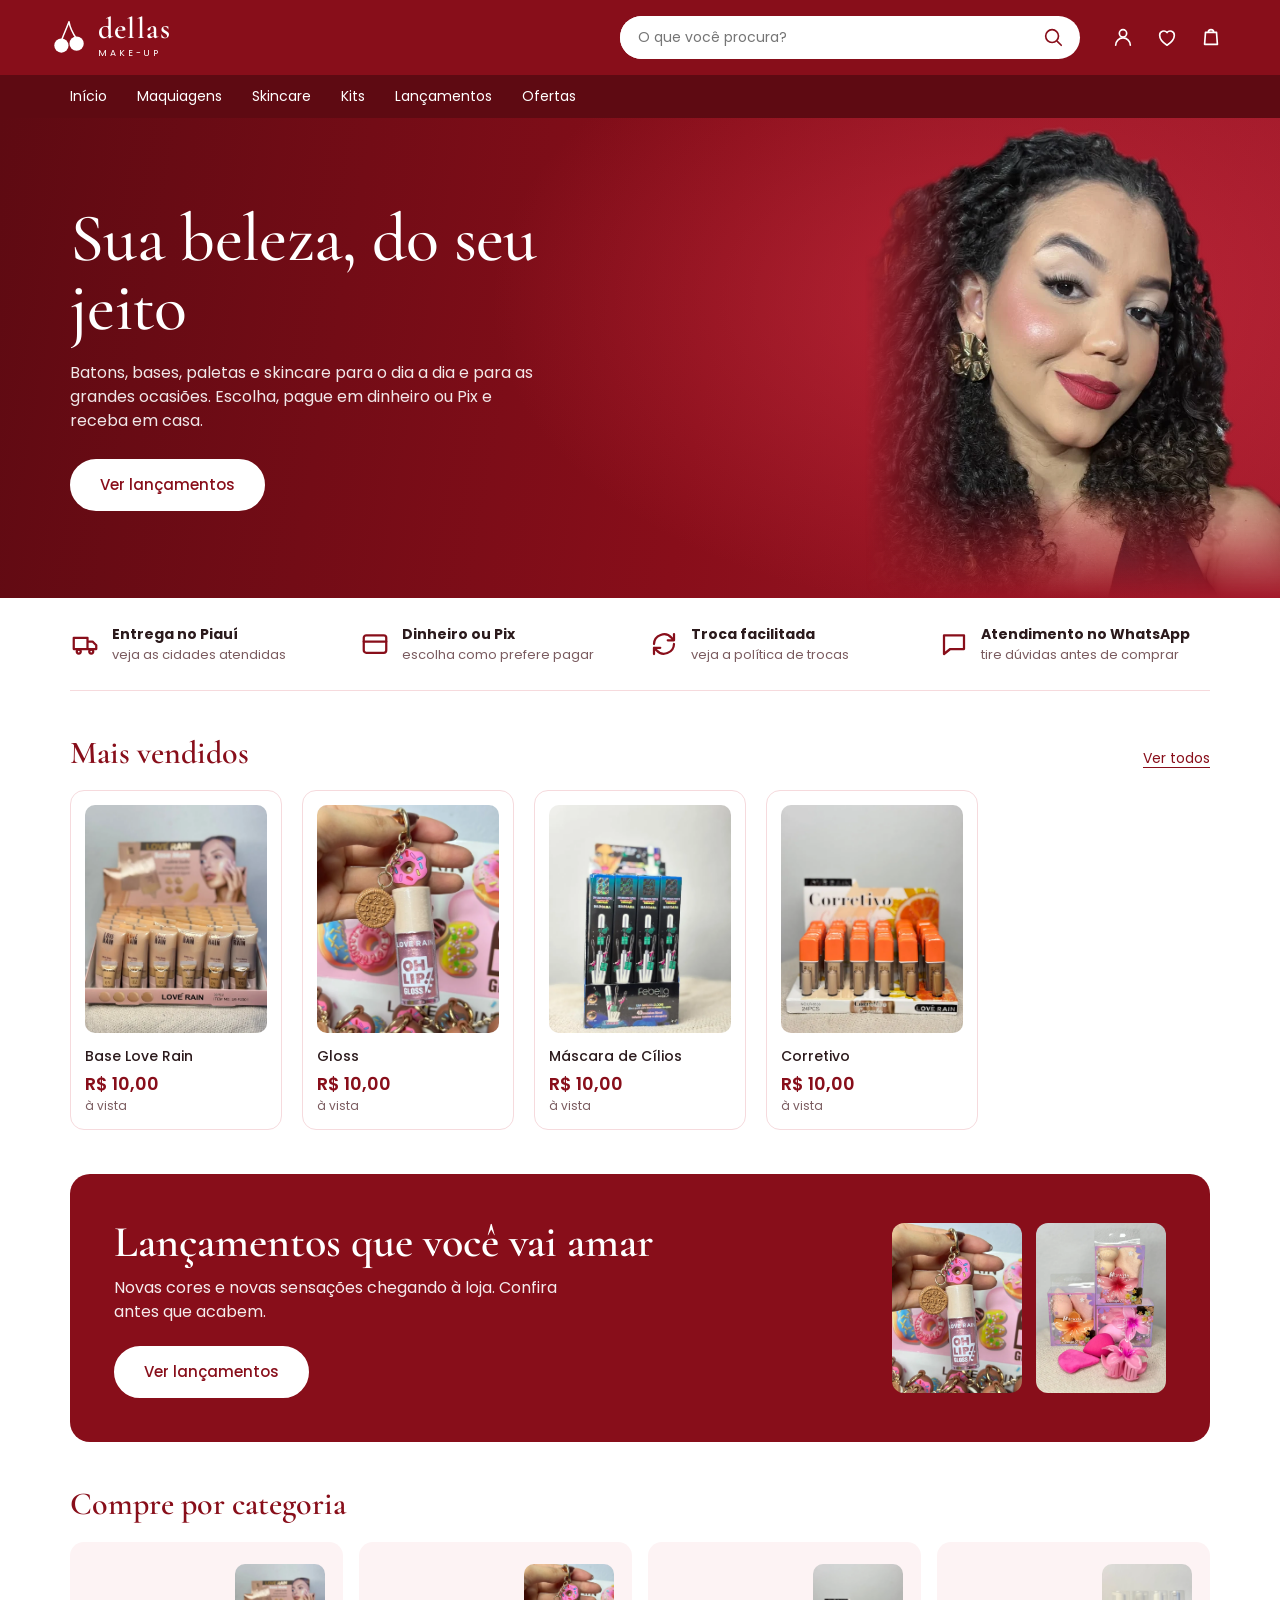
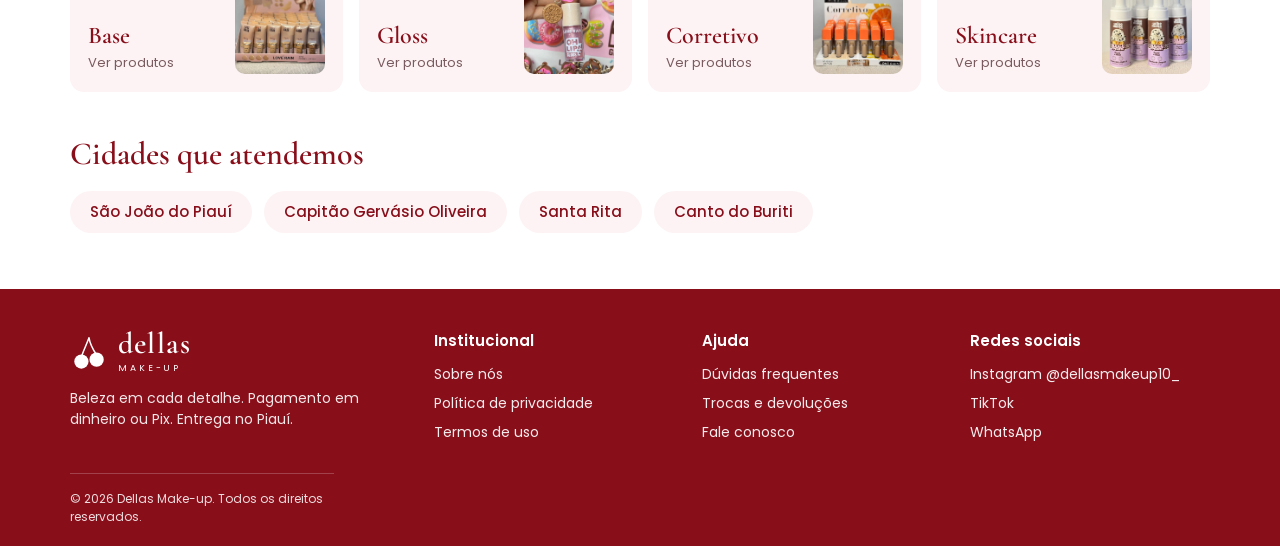
==== commit 727859d0: "Add files via upload" ====
--- a/index.html
+++ b/index.html
@@ -55,7 +55,7 @@
 
  <div class="wrap">
   <div class="vant">
-   <div><svg class="i" viewBox="0 0 24 24"><path d="M3 7h11v9H3zM14 10h4l3 3v3h-7z"/><circle cx="7" cy="18" r="1.6"/><circle cx="17" cy="18" r="1.6"/></svg><span><strong>Entrega no Piauí</strong>consulte a sua cidade</span></div>
+   <div><svg class="i" viewBox="0 0 24 24"><path d="M3 7h11v9H3zM14 10h4l3 3v3h-7z"/><circle cx="7" cy="18" r="1.6"/><circle cx="17" cy="18" r="1.6"/></svg><span><strong>Entrega no Piauí</strong>veja as cidades atendidas</span></div>
    <div><svg class="i" viewBox="0 0 24 24"><rect x="3" y="5" width="18" height="14" rx="2"/><path d="M3 10h18"/></svg><span><strong>Dinheiro ou Pix</strong>escolha como prefere pagar</span></div>
    <div><svg class="i" viewBox="0 0 24 24"><path d="M4 12a8 8 0 0 1 14-5l2 2M20 12a8 8 0 0 1-14 5l-2-2M20 4v5h-5M4 20v-5h5"/></svg><span><strong>Troca facilitada</strong>veja a política de trocas</span></div>
    <div><svg class="i" viewBox="0 0 24 24"><path d="M4 5h16v11H9l-5 4z"/></svg><span><strong>Atendimento no WhatsApp</strong>tire dúvidas antes de comprar</span></div>
@@ -63,13 +63,7 @@
 
   <section id="mais-vendidos">
    <div class="cab"><h2>Mais vendidos</h2><a href="produtos.html">Ver todos</a></div>
-   <!-- Exemplos: troque nomes, preços e imagens pelos seus produtos -->
-   <div class="grade">
-    <article class="card"><div class="img"><svg viewBox="0 0 48 70"><use href="#batom"/></svg></div><h3><a href="produto.html?id=0">Batom líquido matte, tom cereja</a></h3><span class="preco">R$ 39,90</span><span class="pix">à vista</span><button type="button">Adicionar</button></article>
-    <article class="card"><div class="img"><svg viewBox="0 0 48 70"><use href="#base"/></svg></div><h3><a href="produto.html?id=1">Base líquida alta cobertura</a></h3><span class="preco">R$ 54,90</span><span class="pix">à vista</span><button type="button">Adicionar</button></article>
-    <article class="card"><div class="img"><svg viewBox="0 0 48 70"><use href="#rimel"/></svg></div><h3><a href="produto.html?id=3">Máscara de cílios volume</a></h3><span class="preco">R$ 42,90</span><span class="pix">à vista</span><button type="button">Adicionar</button></article>
-    <article class="card"><div class="img"><svg viewBox="0 0 64 64"><use href="#paleta"/></svg></div><h3><a href="produto.html?id=4">Paleta de sombras, 12 cores</a></h3><span class="preco">R$ 69,90</span><span class="pix">à vista</span><button type="button">Adicionar</button></article>
-   </div>
+   <div class="grade" id="vendidos"></div>
   </section>
 
   <section id="lancamentos">
@@ -79,21 +73,22 @@
      <p>Novas cores e novas sensações chegando à loja. Confira antes que acabem.</p>
      <a class="btn claro" href="#">Ver lançamentos</a>
     </div>
-    <div class="vitrine" aria-hidden="true">
-     <span><svg viewBox="0 0 48 70"><use href="#batom"/></svg></span>
-     <span><svg viewBox="0 0 64 64"><use href="#paleta"/></svg></span>
-    </div>
+    <div class="vitrine" aria-hidden="true"><img src="p-gloss-rosa.webp" alt=""><img src="p-kit-esponja-2.webp" alt=""></div>
    </div>
   </section>
 
   <section>
    <h2>Compre por categoria</h2>
    <div class="cats">
-    <a href="produtos.html"><span><b>Batons</b><small>Ver produtos</small></span><svg viewBox="0 0 48 70"><use href="#batom"/></svg></a>
-    <a href="produtos.html"><span><b>Bases</b><small>Ver produtos</small></span><svg viewBox="0 0 48 70"><use href="#base"/></svg></a>
-    <a href="produtos.html"><span><b>Paletas</b><small>Ver produtos</small></span><svg viewBox="0 0 64 64"><use href="#paleta"/></svg></a>
-    <a href="produtos.html"><span><b>Skincare</b><small>Ver produtos</small></span><svg viewBox="0 0 64 64"><use href="#creme"/></svg></a>
+    <a href="produtos.html?cat=base"><span><b>Base</b><small>Ver produtos</small></span><img src="p-base.webp" alt=""></a>
+    <a href="produtos.html?cat=gloss"><span><b>Gloss</b><small>Ver produtos</small></span><img src="p-gloss-rosa.webp" alt=""></a>
+    <a href="produtos.html?cat=corretivo"><span><b>Corretivo</b><small>Ver produtos</small></span><img src="p-corretivo-1.webp" alt=""></a>
+    <a href="produtos.html?cat=skincare"><span><b>Skincare</b><small>Ver produtos</small></span><img src="p-espuma.webp" alt=""></a>
    </div>
+  </section>
+  <section id="cidades">
+   <h2>Cidades que atendemos</h2>
+   <ul class="cidades"><li>São João do Piauí</li><li>Capitão Gervásio Oliveira</li><li>Santa Rita</li><li>Canto do Buriti</li></ul>
   </section>
  </div>
 </main>
@@ -107,11 +102,13 @@
    </div>
    <div><h4>Institucional</h4><ul><li><a href="#">Sobre nós</a></li><li><a href="#">Política de privacidade</a></li><li><a href="#">Termos de uso</a></li></ul></div>
    <div><h4>Ajuda</h4><ul><li><a href="#">Dúvidas frequentes</a></li><li><a href="#">Trocas e devoluções</a></li><li><a href="#">Fale conosco</a></li></ul></div>
-   <div><h4>Redes sociais</h4><ul><li><a href="#">Instagram</a></li><li><a href="#">TikTok</a></li><li><a href="#">WhatsApp</a></li></ul></div>
+   <div><h4>Redes sociais</h4><ul><li><a href="https://www.instagram.com/dellasmakeup10_" target="_blank" rel="noopener">Instagram @dellasmakeup10_</a></li><li><a href="#">TikTok</a></li><li><a href="#">WhatsApp</a></li></ul></div>
   </div>
   <p class="copy">© 2026 Dellas Make-up. Todos os direitos reservados.</p>
  </div>
 </footer>
 
+<script src="produtos.js"></script>
+<script>$("vendidos").innerHTML=[0,1,4,5].map(cartao).join("");</script>
 </body>
 </html>
--- a/style.css
+++ b/style.css
@@ -49,7 +49,8 @@
 .cab a{font-size:14px;color:var(--vinho);text-decoration:underline;text-underline-offset:4px}
 .grade{display:grid;grid-template-columns:repeat(auto-fill,minmax(210px,1fr));gap:20px}
 .card{border:1px solid var(--rosa2);border-radius:14px;padding:14px;display:flex;flex-direction:column;background:var(--branco)}
-.card .img{background:var(--rosa);border-radius:10px;height:190px;display:grid;place-items:center}
+.card .img{background:var(--rosa);border-radius:10px;aspect-ratio:4/5;overflow:hidden;display:block}
+.card .img img{width:100%;height:100%;object-fit:cover;display:block}
 .card .img svg{height:140px;width:auto}
 .card h3{font:500 14px/1.35 var(--sans);margin:14px 0 4px}
 .card .preco{font-weight:600;color:var(--vinho);font-size:18px}
@@ -114,8 +115,15 @@
 .migalha a:hover{text-decoration:underline}
 .migalha span{margin:0 6px}
 .produto{display:grid;grid-template-columns:1fr 1fr;gap:40px;padding-top:20px;align-items:start}
-.principal{background:var(--rosa);border-radius:16px;min-height:440px;display:grid;place-items:center}
-.principal svg{height:320px;width:auto}
+.galeria{min-width:0}
+.principal{position:relative;background:var(--rosa);border-radius:16px;display:grid;place-items:center;overflow:hidden}
+.principal img{display:block;max-width:100%;max-height:620px;width:auto;height:auto;object-fit:contain}
+.seta{position:absolute;top:50%;transform:translateY(-50%);width:42px;height:42px;border-radius:50%;border:0;background:rgba(255,255,255,.9);color:var(--vinho);font-size:26px;line-height:1;cursor:pointer}
+.ant{left:10px}.prox{right:10px}
+.mini{display:flex;gap:10px;margin-top:12px}
+.mini button{border:2px solid transparent;border-radius:10px;padding:0;background:none;cursor:pointer;overflow:hidden;width:72px;height:72px}
+.mini button[aria-current=true]{border-color:var(--vinho)}
+.mini img{width:100%;height:100%;object-fit:cover;display:block}
 .info h1{font:500 clamp(30px,4vw,42px)/1.08 var(--serif);color:var(--vinho)}
 .info .preco{font:600 28px var(--sans);color:var(--vinho);margin-top:12px;display:block}
 .info .pix{font-size:13px;color:var(--suave)}
@@ -133,4 +141,11 @@
 details:last-of-type{border-bottom:1px solid var(--rosa2)}
 summary{cursor:pointer;font-weight:500}
 details p{margin-top:10px;color:var(--suave);font-size:14px}
-@media(max-width:820px){.produto{grid-template-columns:1fr}.principal{min-height:320px}.principal svg{height:240px}}
+@media(max-width:820px){.produto{grid-template-columns:1fr}.principal img{max-height:480px}.destaque img{display:none}}
+
+[hidden]{display:none!important}
+.destaque img{width:130px;height:130px;object-fit:cover;border-radius:14px}
+.cats img{width:90px;height:110px;object-fit:cover;border-radius:10px}
+.lanc .vitrine img{width:130px;height:170px;object-fit:cover;border-radius:12px}
+.cidades{display:flex;flex-wrap:wrap;gap:12px;list-style:none}
+.cidades li{background:var(--rosa);color:var(--vinho);border-radius:999px;padding:10px 20px;font-weight:500;font-size:15px}
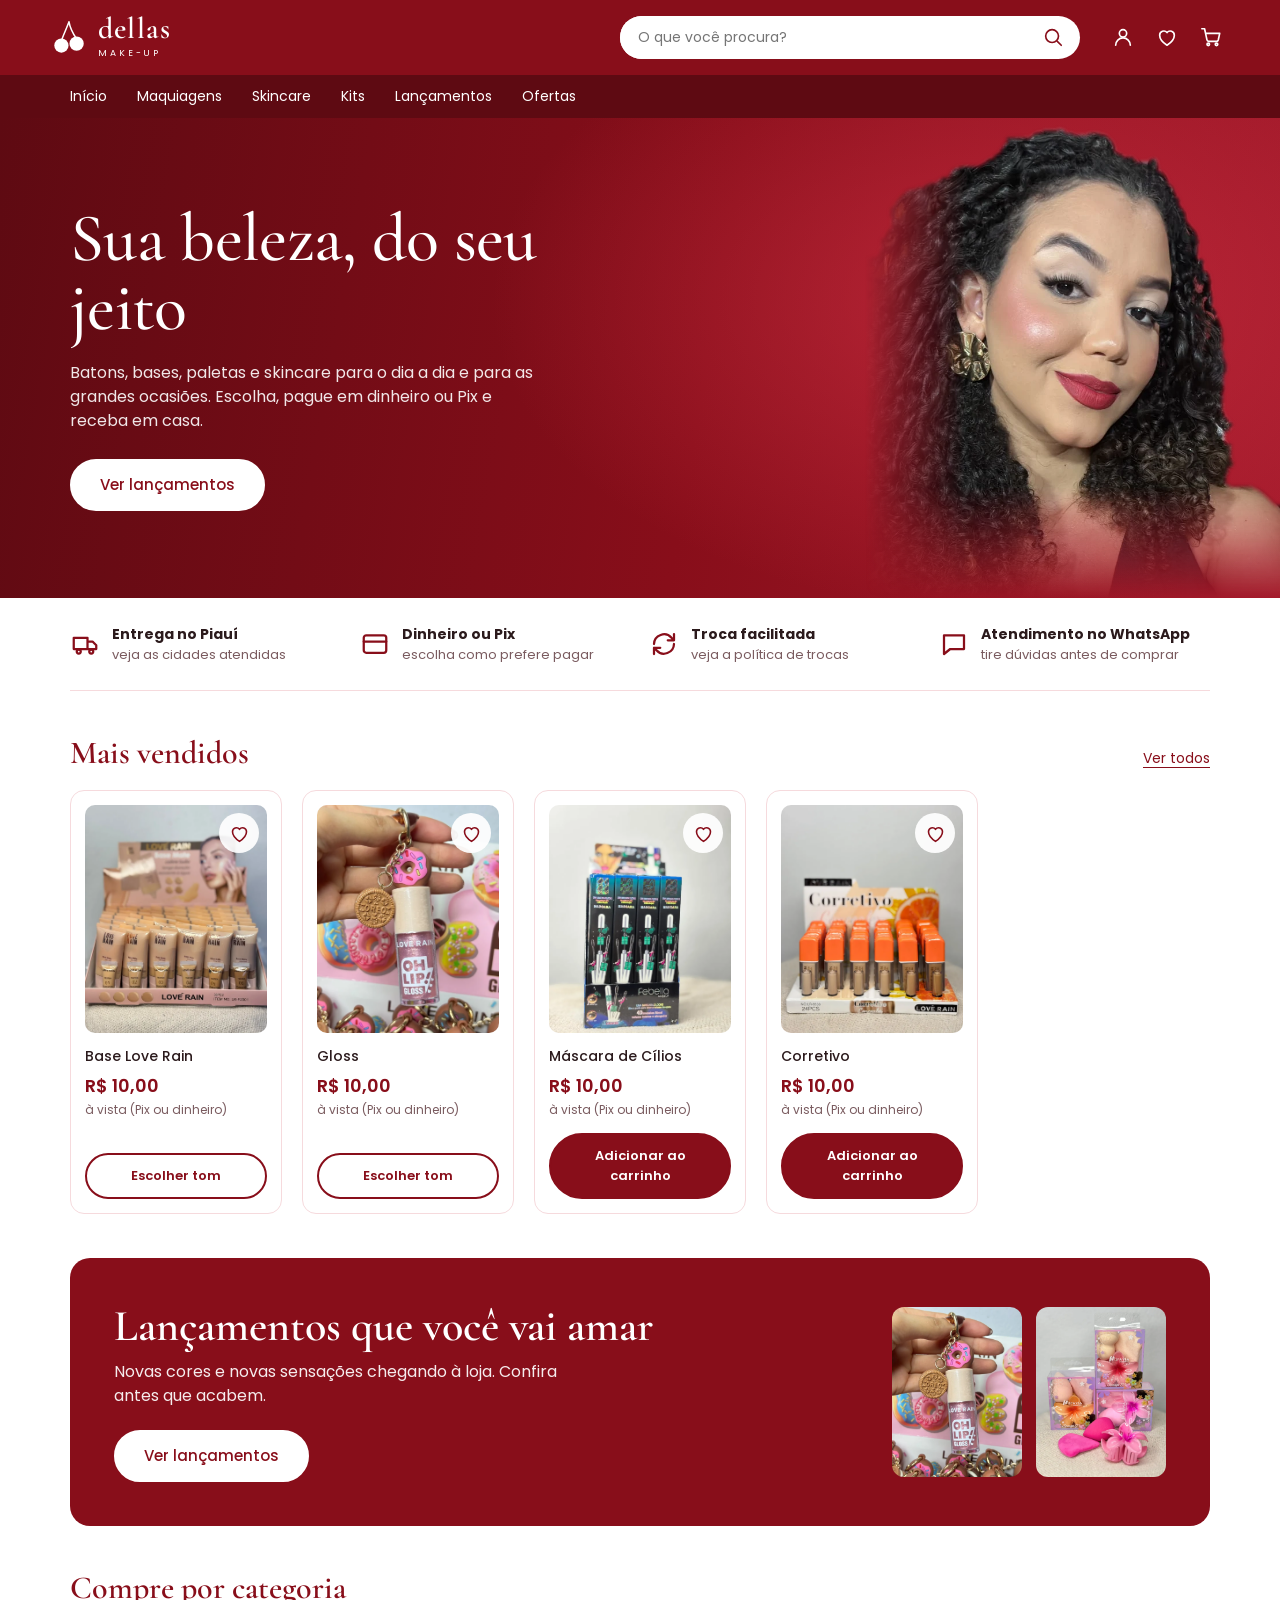
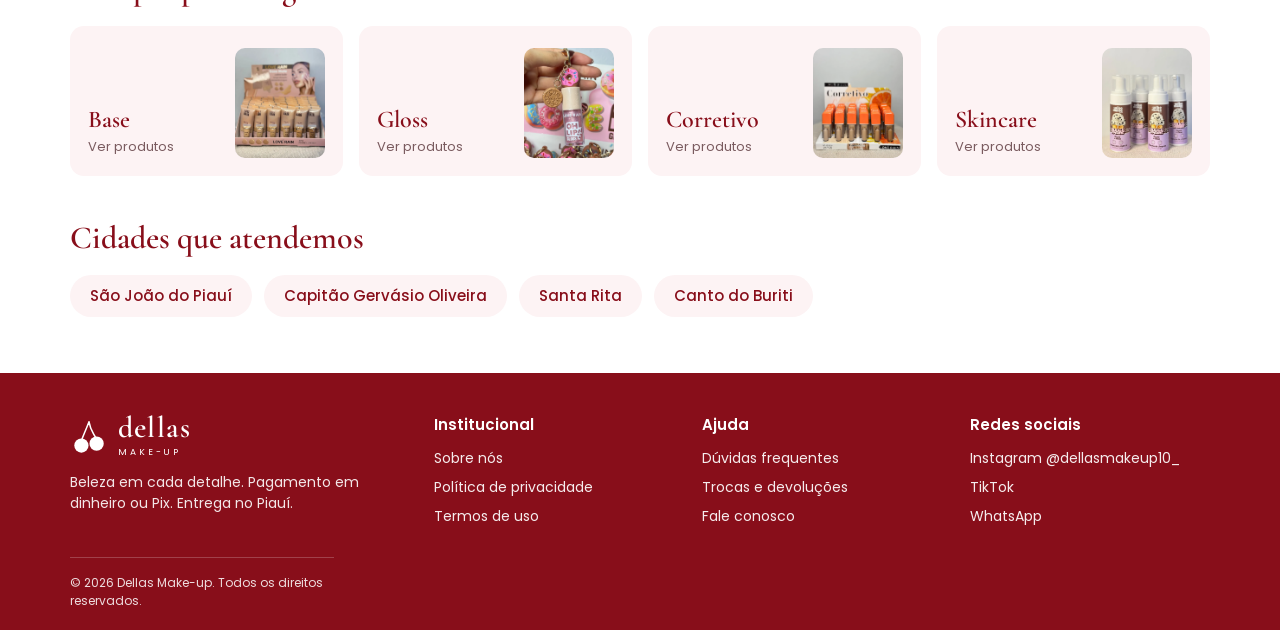
==== commit c0db707f: "Add files via upload" ====
--- a/index.html
+++ b/index.html
@@ -8,7 +8,7 @@
 <link rel="preconnect" href="https://fonts.googleapis.com">
 <link rel="preconnect" href="https://fonts.gstatic.com" crossorigin>
 <link href="https://fonts.googleapis.com/css2?family=Cormorant+Garamond:wght@500;600&family=Poppins:wght@400;500;600&display=swap" rel="stylesheet">
-<link rel="stylesheet" href="style.css">
+<link rel="stylesheet" href="style.css?v=4">
 </head>
 <body>
 
@@ -33,9 +33,9 @@
    <button type="submit" aria-label="Buscar"><svg class="i" viewBox="0 0 24 24"><circle cx="11" cy="11" r="7"/><path d="m21 21-4.3-4.3"/></svg></button>
   </form>
   <div class="acoes">
-   <a href="#" aria-label="Minha conta"><svg class="i" viewBox="0 0 24 24"><circle cx="12" cy="8" r="4"/><path d="M4 21a8 8 0 0 1 16 0"/></svg></a>
-   <a href="#" aria-label="Favoritos"><svg class="i" viewBox="0 0 24 24"><path d="M12 21s-8-5.3-8-11a4.5 4.5 0 0 1 8-2.8A4.5 4.5 0 0 1 20 10c0 5.7-8 11-8 11z"/></svg></a>
-   <a href="#" aria-label="Carrinho"><svg class="i" viewBox="0 0 24 24"><path d="M6 7h12l1 13H5zM9 7a3 3 0 0 1 6 0"/></svg></a>
+   <a href="conta.html" aria-label="Minha conta"><svg class="i" viewBox="0 0 24 24"><circle cx="12" cy="8" r="4"/><path d="M4 21a8 8 0 0 1 16 0"/></svg></a>
+   <a href="favoritos.html" aria-label="Favoritos"><svg class="i" viewBox="0 0 24 24"><path d="M12 21s-8-5.3-8-11a4.5 4.5 0 0 1 8-2.8A4.5 4.5 0 0 1 20 10c0 5.7-8 11-8 11z"/></svg><span class="badge" id="nFav" hidden>0</span></a>
+   <a href="carrinho.html" aria-label="Carrinho"><svg class="i" viewBox="0 0 24 24"><circle cx="9" cy="20" r="1.4"/><circle cx="18" cy="20" r="1.4"/><path d="M2 3h3l2.6 12.2a2 2 0 0 0 2 1.6h8.3a2 2 0 0 0 2-1.5L21.5 8H6"/></svg><span class="badge" id="nCarrinho" hidden>0</span></a>
   </div>
  </div>
  <nav aria-label="Categorias"><div class="wrap"><ul>
@@ -102,13 +102,14 @@
    </div>
    <div><h4>Institucional</h4><ul><li><a href="#">Sobre nós</a></li><li><a href="#">Política de privacidade</a></li><li><a href="#">Termos de uso</a></li></ul></div>
    <div><h4>Ajuda</h4><ul><li><a href="#">Dúvidas frequentes</a></li><li><a href="#">Trocas e devoluções</a></li><li><a href="#">Fale conosco</a></li></ul></div>
-   <div><h4>Redes sociais</h4><ul><li><a href="https://www.instagram.com/dellasmakeup10_" target="_blank" rel="noopener">Instagram @dellasmakeup10_</a></li><li><a href="#">TikTok</a></li><li><a href="#">WhatsApp</a></li></ul></div>
+   <div><h4>Redes sociais</h4><ul><li><a href="https://www.instagram.com/dellasmakeup10_" target="_blank" rel="noopener">Instagram @dellasmakeup10_</a></li><li><a href="#">TikTok</a></li><li><a href="https://wa.me/5511978373595" target="_blank" rel="noopener">WhatsApp</a></li></ul></div>
   </div>
   <p class="copy">© 2026 Dellas Make-up. Todos os direitos reservados.</p>
  </div>
 </footer>
 
-<script src="produtos.js"></script>
+<script src="produtos.js?v=4"></script>
+<script src="loja.js?v=4"></script>
 <script>$("vendidos").innerHTML=[0,1,4,5].map(cartao).join("");</script>
 </body>
 </html>
--- a/style.css
+++ b/style.css
@@ -55,8 +55,6 @@
 .card h3{font:500 14px/1.35 var(--sans);margin:14px 0 4px}
 .card .preco{font-weight:600;color:var(--vinho);font-size:18px}
 .card .pix{font-size:12px;color:var(--suave)}
-.card button{margin-top:12px;border:2px solid var(--vinho);background:none;color:var(--vinho);border-radius:999px;padding:9px;font:500 14px var(--sans);cursor:pointer}
-.card button:hover{background:var(--vinho);color:var(--branco)}
 
 /* lançamentos */
 .lanc{background:var(--vinho);color:var(--branco);border-radius:20px;padding:44px;display:grid;grid-template-columns:1fr auto;gap:30px;align-items:center}
@@ -149,3 +147,86 @@
 .lanc .vitrine img{width:130px;height:170px;object-fit:cover;border-radius:12px}
 .cidades{display:flex;flex-wrap:wrap;gap:12px;list-style:none}
 .cidades li{background:var(--rosa);color:var(--vinho);border-radius:999px;padding:10px 20px;font-weight:500;font-size:15px}
+
+/* conta, carrinho, favoritos, avaliações */
+.acoes a{position:relative}
+.badge{position:absolute;top:0;right:0;min-width:18px;height:18px;padding:0 4px;border-radius:9px;background:var(--branco);color:var(--vinho);font:600 11px/18px var(--sans);text-align:center}
+.card{position:relative}
+#aviso{position:fixed;left:50%;bottom:24px;transform:translate(-50%,20px);background:var(--texto);color:var(--branco);padding:12px 22px;border-radius:999px;font-size:14px;opacity:0;pointer-events:none;transition:.25s;z-index:50;white-space:nowrap}
+#aviso.on{opacity:1;transform:translate(-50%,0);pointer-events:auto}
+#aviso a{color:var(--branco);text-decoration:underline;margin-left:12px}
+@media(prefers-reduced-motion:reduce){#aviso{transition:none}}
+.pagina{padding-top:32px;padding-bottom:20px}
+.titulo{font:500 clamp(30px,4vw,42px)/1.1 var(--serif);color:var(--vinho);margin-bottom:22px}
+.form{display:grid;gap:14px;max-width:460px}
+.form label{display:grid;gap:6px;font-size:14px}
+.form input[type=text],.form input:not([type]),.form input[type=tel],.form select,.form textarea{font:400 15px var(--sans);padding:12px 14px;border:1px solid var(--rosa2);border-radius:12px;background:var(--branco);color:var(--texto);width:100%}
+.form .btn{cursor:pointer;font-family:var(--sans)}
+.erro{color:#b00020;font-size:14px;min-height:0}
+.nota-texto{font-size:13px;color:var(--suave)}
+.caixa{background:var(--rosa);border-radius:16px;padding:22px}
+.caixa h2{font-size:24px;margin-bottom:12px}
+.perfil p{margin-bottom:10px}
+.botoes{display:flex;gap:10px;flex-wrap:wrap}
+.btn.vazado{background:var(--branco);color:var(--vinho);border-color:var(--vinho)}
+.btn.vazado:hover{background:var(--rosa2)}
+.rem{background:none;border:0;color:var(--vinho);text-decoration:underline;cursor:pointer;font:400 13px var(--sans);padding:0}
+.carrinho{display:grid;grid-template-columns:1fr 380px;gap:32px;align-items:start}
+.item{display:grid;grid-template-columns:96px 1fr auto;gap:14px;padding:14px 0;border-bottom:1px solid var(--rosa2);align-items:center}
+.item img{width:96px;height:120px;object-fit:cover;border-radius:10px;display:block}
+.item h3{font:500 15px var(--sans);margin-bottom:4px}.item small{display:block;color:var(--suave);margin-bottom:8px}
+.item .dir{text-align:right}
+.linha{display:flex;justify-content:space-between;padding:6px 0;font-size:15px}
+.linha.total{font-weight:600;font-size:18px;color:var(--vinho);border-top:1px solid var(--rosa2);margin:6px 0 16px;padding-top:12px}
+.caixa .form{max-width:none}
+.radios{display:flex;gap:18px;flex-wrap:wrap;align-items:center;font-size:14px}.radios b{width:100%}.radios label{display:flex;gap:8px;align-items:center}
+.nota{display:flex;flex-direction:row-reverse;justify-content:flex-end;position:relative}
+.nota input{position:absolute;opacity:0;width:1px;height:1px}
+.nota label{font-size:32px;line-height:1;color:#e3cdd0;cursor:pointer;padding:0 2px}
+.nota input:checked~label,.nota label:hover,.nota label:hover~label{color:#d99a1b}
+.nota input:focus-visible+label{outline:3px solid var(--vinho);outline-offset:2px;border-radius:6px}
+.so-leitor{position:absolute;width:1px;height:1px;overflow:hidden;clip:rect(0 0 0 0)}
+.estrelas{color:#d99a1b;letter-spacing:2px}
+.media{margin-bottom:18px}
+.aval{padding:16px 0;border-bottom:1px solid var(--rosa2)}
+.aval small{color:var(--suave);margin-left:10px}.aval p{margin:6px 0;max-width:60ch}
+@media(max-width:820px){.carrinho{grid-template-columns:1fr}.item{grid-template-columns:72px 1fr}.item .dir{grid-column:2;text-align:left}.item img{width:72px;height:90px}}
+.item .qtd{width:max-content}
+input[type=radio]{accent-color:var(--vinho)}
+
+/* coração, botões dos cards, produto e conta */
+.fav{position:absolute;z-index:2;width:40px;height:40px;margin:0;padding:0;border:0;border-radius:50%;background:rgba(255,255,255,.92);color:var(--vinho);cursor:pointer;display:grid;place-items:center}
+.fav svg{width:21px;height:21px;fill:none;stroke:currentColor;stroke-width:1.8;stroke-linecap:round;stroke-linejoin:round}
+.fav[aria-pressed=true] svg{fill:currentColor}
+.fav:hover{background:var(--branco)}
+.card .fav{top:22px;right:22px}
+.principal .fav{top:14px;right:14px}
+.valor{display:flex;flex-wrap:wrap;align-items:baseline;gap:2px 8px;margin:2px 0 14px}
+.btn-card{display:block;width:100%;margin-top:auto;padding:11px 12px;border:2px solid var(--vinho);border-radius:999px;background:var(--vinho);color:var(--branco);font:600 13px var(--sans);text-align:center;cursor:pointer}
+.btn-card:hover{background:var(--vinho-esc);border-color:var(--vinho-esc)}
+.btn-card.alt{background:var(--branco);color:var(--vinho)}
+.btn-card.alt:hover{background:var(--rosa2);border-color:var(--vinho)}
+.compra{margin-bottom:12px}
+.compra .btn{flex:1;min-width:190px;text-align:center;cursor:pointer;font-family:var(--sans)}
+.comprar{display:block;width:100%;margin-bottom:26px;text-align:center;cursor:pointer;font-family:var(--sans)}
+.conta-pagina{display:grid;grid-template-columns:1fr 1fr;min-height:680px}
+.conta-lado{position:relative;overflow:hidden;color:var(--branco);padding:56px 44px;background:linear-gradient(120deg,#5e0a12 0%,var(--vinho) 60%,#a51b2c 100%)}
+.conta-lado::before{content:"";position:absolute;inset:0;background:radial-gradient(55% 70% at 75% 75%,rgba(214,52,72,.5),transparent 70%)}
+.conta-texto{position:relative;z-index:1;max-width:360px}
+.conta-texto h2{font:500 clamp(34px,4vw,48px)/1.05 var(--serif);color:var(--branco);margin-bottom:16px}
+.conta-texto p{color:rgba(255,255,255,.9);margin-bottom:26px}
+.conta-texto ul{list-style:none;display:grid;gap:18px}
+.conta-texto li{display:flex;gap:14px;align-items:center;font-size:14px;color:rgba(255,255,255,.9)}
+.conta-texto li b{display:block;color:var(--branco)}
+.conta-texto .i{flex:none}
+.conta-lado img{position:absolute;right:0;bottom:0;height:60%;width:auto;max-width:72%;-webkit-mask-image:linear-gradient(to right,transparent 0,#000 25%);mask-image:linear-gradient(to right,transparent 0,#000 25%)}
+.conta-dir{background:var(--rosa);display:grid;place-items:center;padding:40px 24px}
+.conta-cartao{background:var(--branco);border-radius:20px;padding:36px;width:100%;max-width:480px;box-shadow:0 10px 40px rgba(136,14,26,.10)}
+.conta-cartao h1{font:500 34px/1.1 var(--serif);color:var(--vinho);margin:10px 0 6px}
+.conta-cartao .sub{color:var(--suave);font-size:14px;margin-bottom:20px}
+.conta-cartao .form{max-width:none}
+.conta-cartao .btn{width:100%;text-align:center}
+.cereja-v{width:40px;height:40px}
+.dados{display:grid;grid-template-columns:auto 1fr;gap:8px 18px;margin-bottom:22px;font-size:15px}
+.dados dt{color:var(--suave)}.dados dd{margin:0}
+@media(max-width:820px){.conta-pagina{grid-template-columns:1fr}.conta-lado{padding:36px 24px}.conta-lado img{display:none}.conta-cartao{padding:26px 22px}}
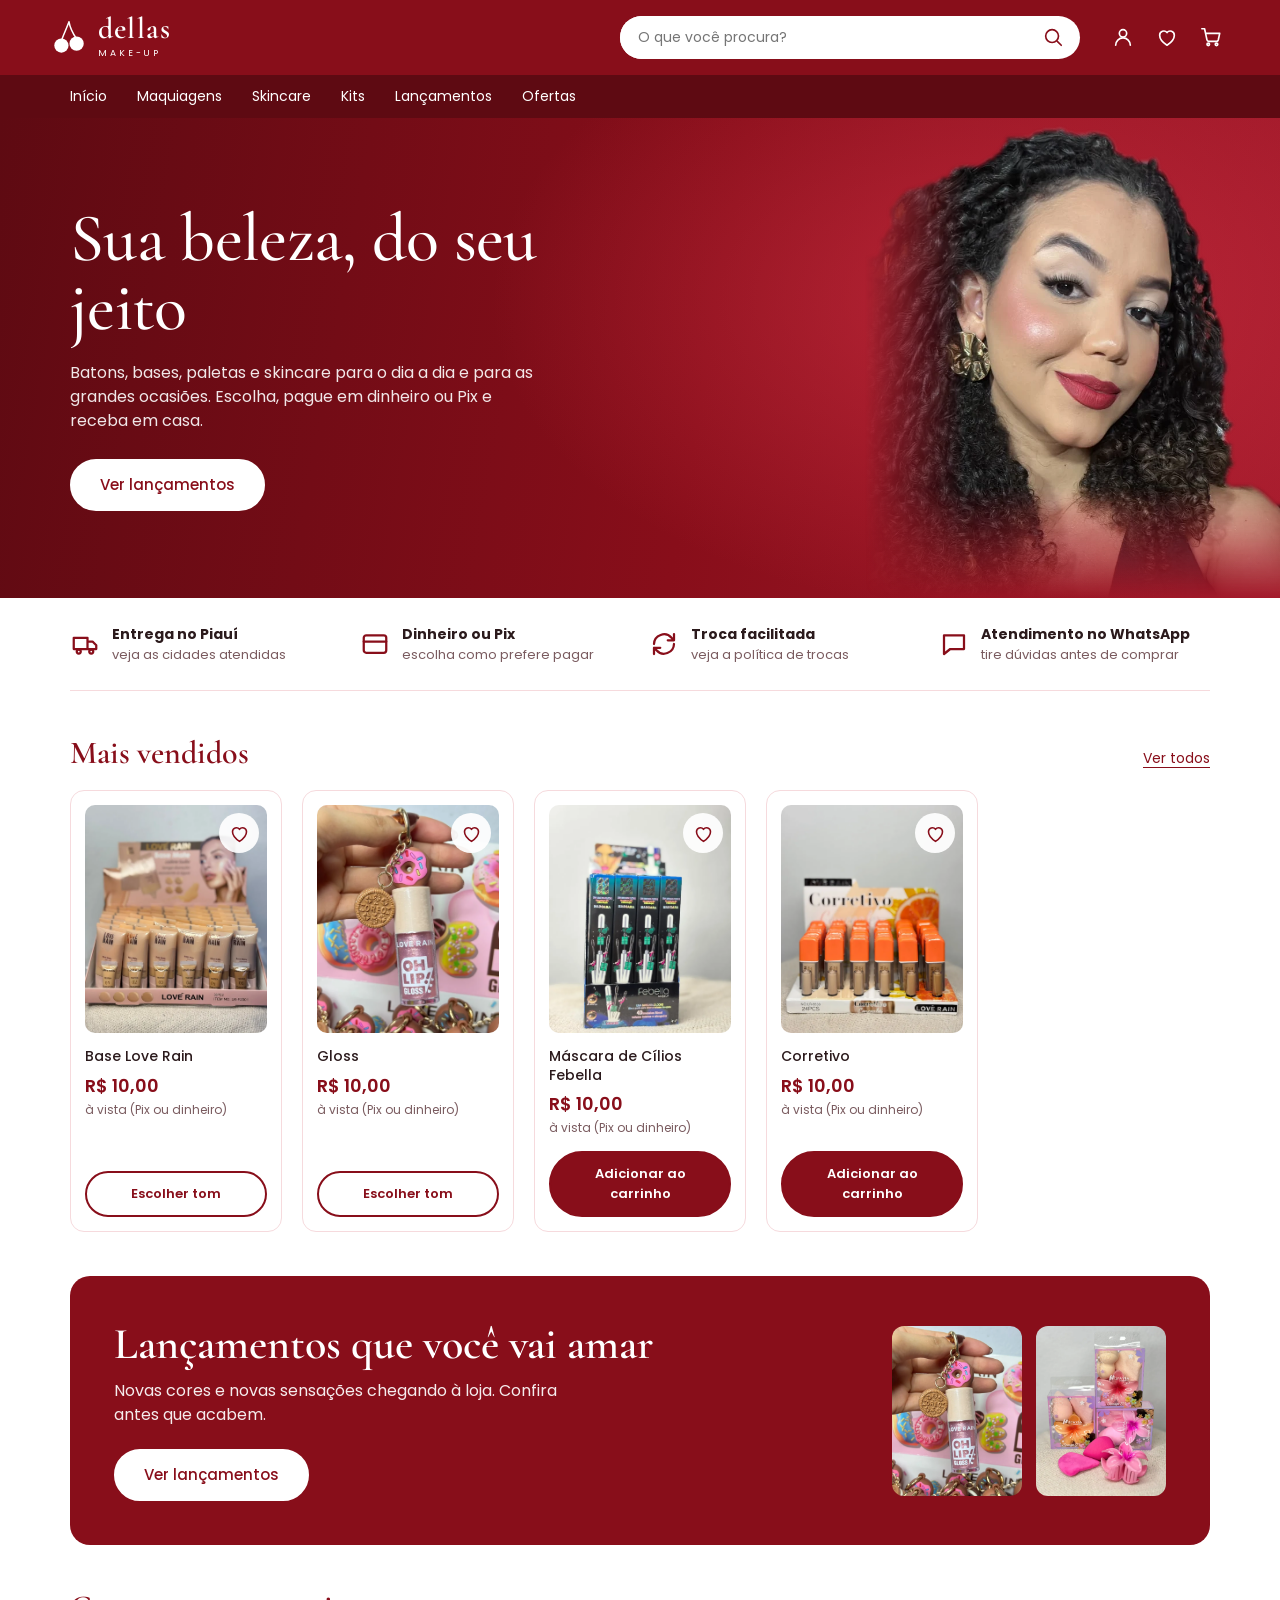
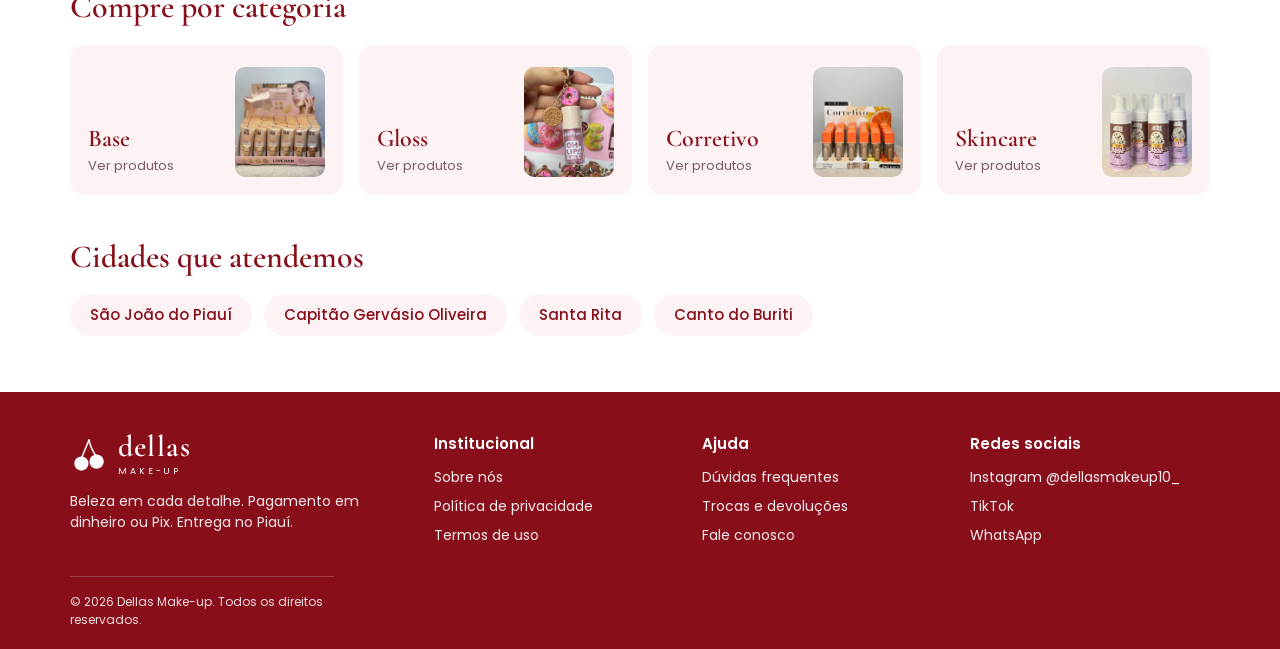
==== commit 3046628d: "Add files via upload" ====
--- a/index.html
+++ b/index.html
@@ -8,7 +8,7 @@
 <link rel="preconnect" href="https://fonts.googleapis.com">
 <link rel="preconnect" href="https://fonts.gstatic.com" crossorigin>
 <link href="https://fonts.googleapis.com/css2?family=Cormorant+Garamond:wght@500;600&family=Poppins:wght@400;500;600&display=swap" rel="stylesheet">
-<link rel="stylesheet" href="style.css?v=4">
+<link rel="stylesheet" href="style.css?v=6">
 </head>
 <body>
 
@@ -28,8 +28,8 @@
    <svg width="38" height="38"><use href="#cereja"/></svg>
    <span><b>dellas</b><small>MAKE-UP</small></span>
   </a>
-  <form class="busca" role="search" onsubmit="return false">
-   <input type="search" placeholder="O que você procura?" aria-label="Buscar produtos">
+  <form class="busca" role="search" action="produtos.html" method="get">
+   <input type="search" name="q" placeholder="O que você procura?" aria-label="Buscar produtos">
    <button type="submit" aria-label="Buscar"><svg class="i" viewBox="0 0 24 24"><circle cx="11" cy="11" r="7"/><path d="m21 21-4.3-4.3"/></svg></button>
   </form>
   <div class="acoes">
@@ -39,7 +39,7 @@
   </div>
  </div>
  <nav aria-label="Categorias"><div class="wrap"><ul>
-  <li><a href="#">Início</a></li><li><a href="produtos.html">Maquiagens</a></li><li><a href="#">Skincare</a></li><li><a href="#">Kits</a></li><li><a href="#lancamentos">Lançamentos</a></li><li><a href="#">Ofertas</a></li>
+  <li><a href="#">Início</a></li><li><a href="produtos.html">Maquiagens</a></li><li><a href="produtos.html?cat=skincare">Skincare</a></li><li><a href="produtos.html?cat=esponjas">Kits</a></li><li><a href="produtos.html?cat=lancamentos">Lançamentos</a></li><li><a href="ofertas.html">Ofertas</a></li>
  </ul></div></nav>
 </header>
 
@@ -48,14 +48,14 @@
   <div>
    <h1>Sua beleza, do seu jeito</h1>
    <p>Batons, bases, paletas e skincare para o dia a dia e para as grandes ocasiões. Escolha, pague em dinheiro ou Pix e receba em casa.</p>
-   <a class="btn claro" href="#lancamentos">Ver lançamentos</a>
+   <a class="btn claro" href="produtos.html?cat=lancamentos">Ver lançamentos</a>
   </div>
   <img src="foto-hero.webp" width="720" height="832" alt="Mulher sorrindo com maquiagem e batom vinho">
  </div></div>
 
  <div class="wrap">
   <div class="vant">
-   <div><svg class="i" viewBox="0 0 24 24"><path d="M3 7h11v9H3zM14 10h4l3 3v3h-7z"/><circle cx="7" cy="18" r="1.6"/><circle cx="17" cy="18" r="1.6"/></svg><span><strong>Entrega no Piauí</strong>veja as cidades atendidas</span></div>
+   <a href="#cidades" id="verCidades"><svg class="i" viewBox="0 0 24 24"><path d="M3 7h11v9H3zM14 10h4l3 3v3h-7z"/><circle cx="7" cy="18" r="1.6"/><circle cx="17" cy="18" r="1.6"/></svg><span><strong>Entrega no Piauí</strong>veja as cidades atendidas</span></a>
    <div><svg class="i" viewBox="0 0 24 24"><rect x="3" y="5" width="18" height="14" rx="2"/><path d="M3 10h18"/></svg><span><strong>Dinheiro ou Pix</strong>escolha como prefere pagar</span></div>
    <div><svg class="i" viewBox="0 0 24 24"><path d="M4 12a8 8 0 0 1 14-5l2 2M20 12a8 8 0 0 1-14 5l-2-2M20 4v5h-5M4 20v-5h5"/></svg><span><strong>Troca facilitada</strong>veja a política de trocas</span></div>
    <div><svg class="i" viewBox="0 0 24 24"><path d="M4 5h16v11H9l-5 4z"/></svg><span><strong>Atendimento no WhatsApp</strong>tire dúvidas antes de comprar</span></div>
@@ -71,7 +71,7 @@
     <div>
      <h2>Lançamentos que você vai amar</h2>
      <p>Novas cores e novas sensações chegando à loja. Confira antes que acabem.</p>
-     <a class="btn claro" href="#">Ver lançamentos</a>
+     <a class="btn claro" href="produtos.html?cat=lancamentos">Ver lançamentos</a>
     </div>
     <div class="vitrine" aria-hidden="true"><img src="p-gloss-rosa.webp" alt=""><img src="p-kit-esponja-2.webp" alt=""></div>
    </div>
@@ -108,8 +108,11 @@
  </div>
 </footer>
 
-<script src="produtos.js?v=4"></script>
-<script src="loja.js?v=4"></script>
-<script>$("vendidos").innerHTML=[0,1,4,5].map(cartao).join("");</script>
+<script src="produtos.js?v=6"></script>
+<script src="loja.js?v=6"></script>
+<script>$("vendidos").innerHTML=[0,1,4,5].map(cartao).join("");
+$("verCidades").addEventListener("click",e=>{e.preventDefault();const s=$("cidades"),calmo=matchMedia("(prefers-reduced-motion:reduce)").matches;
+ s.scrollIntoView({behavior:calmo?"auto":"smooth",block:"center"});s.classList.add("destacar");
+ clearTimeout(window._dest);window._dest=setTimeout(()=>s.classList.remove("destacar"),2800);});</script>
 </body>
 </html>
--- a/style.css
+++ b/style.css
@@ -230,3 +230,16 @@
 .dados{display:grid;grid-template-columns:auto 1fr;gap:8px 18px;margin-bottom:22px;font-size:15px}
 .dados dt{color:var(--suave)}.dados dd{margin:0}
 @media(max-width:820px){.conta-pagina{grid-template-columns:1fr}.conta-lado{padding:36px 24px}.conta-lado img{display:none}.conta-cartao{padding:26px 22px}}
+.aviso-pagina{text-align:center;max-width:560px;margin:10px auto 40px;padding:44px 28px;background:var(--rosa);border-radius:20px}
+.aviso-pagina h2{font-size:30px;margin:10px 0 12px}
+.aviso-pagina p{color:var(--suave);margin-bottom:18px}
+.aviso-pagina .botoes{justify-content:center;margin:0}
+nav a[aria-current=page]{text-decoration:underline;text-underline-offset:6px}
+.vant a{display:flex;gap:12px;align-items:center;font-size:13px;color:var(--suave);cursor:pointer}
+.vant a:hover strong{text-decoration:underline;text-underline-offset:3px}
+#cidades{scroll-margin-top:90px}
+#cidades li{transition:background .3s,color .3s,transform .3s}
+#cidades.destacar li{background:var(--vinho);color:var(--branco);transform:scale(1.05)}
+#cidades.destacar h2{text-decoration:underline;text-decoration-thickness:3px;text-underline-offset:8px}
+@media(prefers-reduced-motion:reduce){#cidades li{transition:none}#cidades.destacar li{transform:none}}
+.form fieldset{border:0;padding:0;margin:0;display:grid;gap:14px;min-width:0}
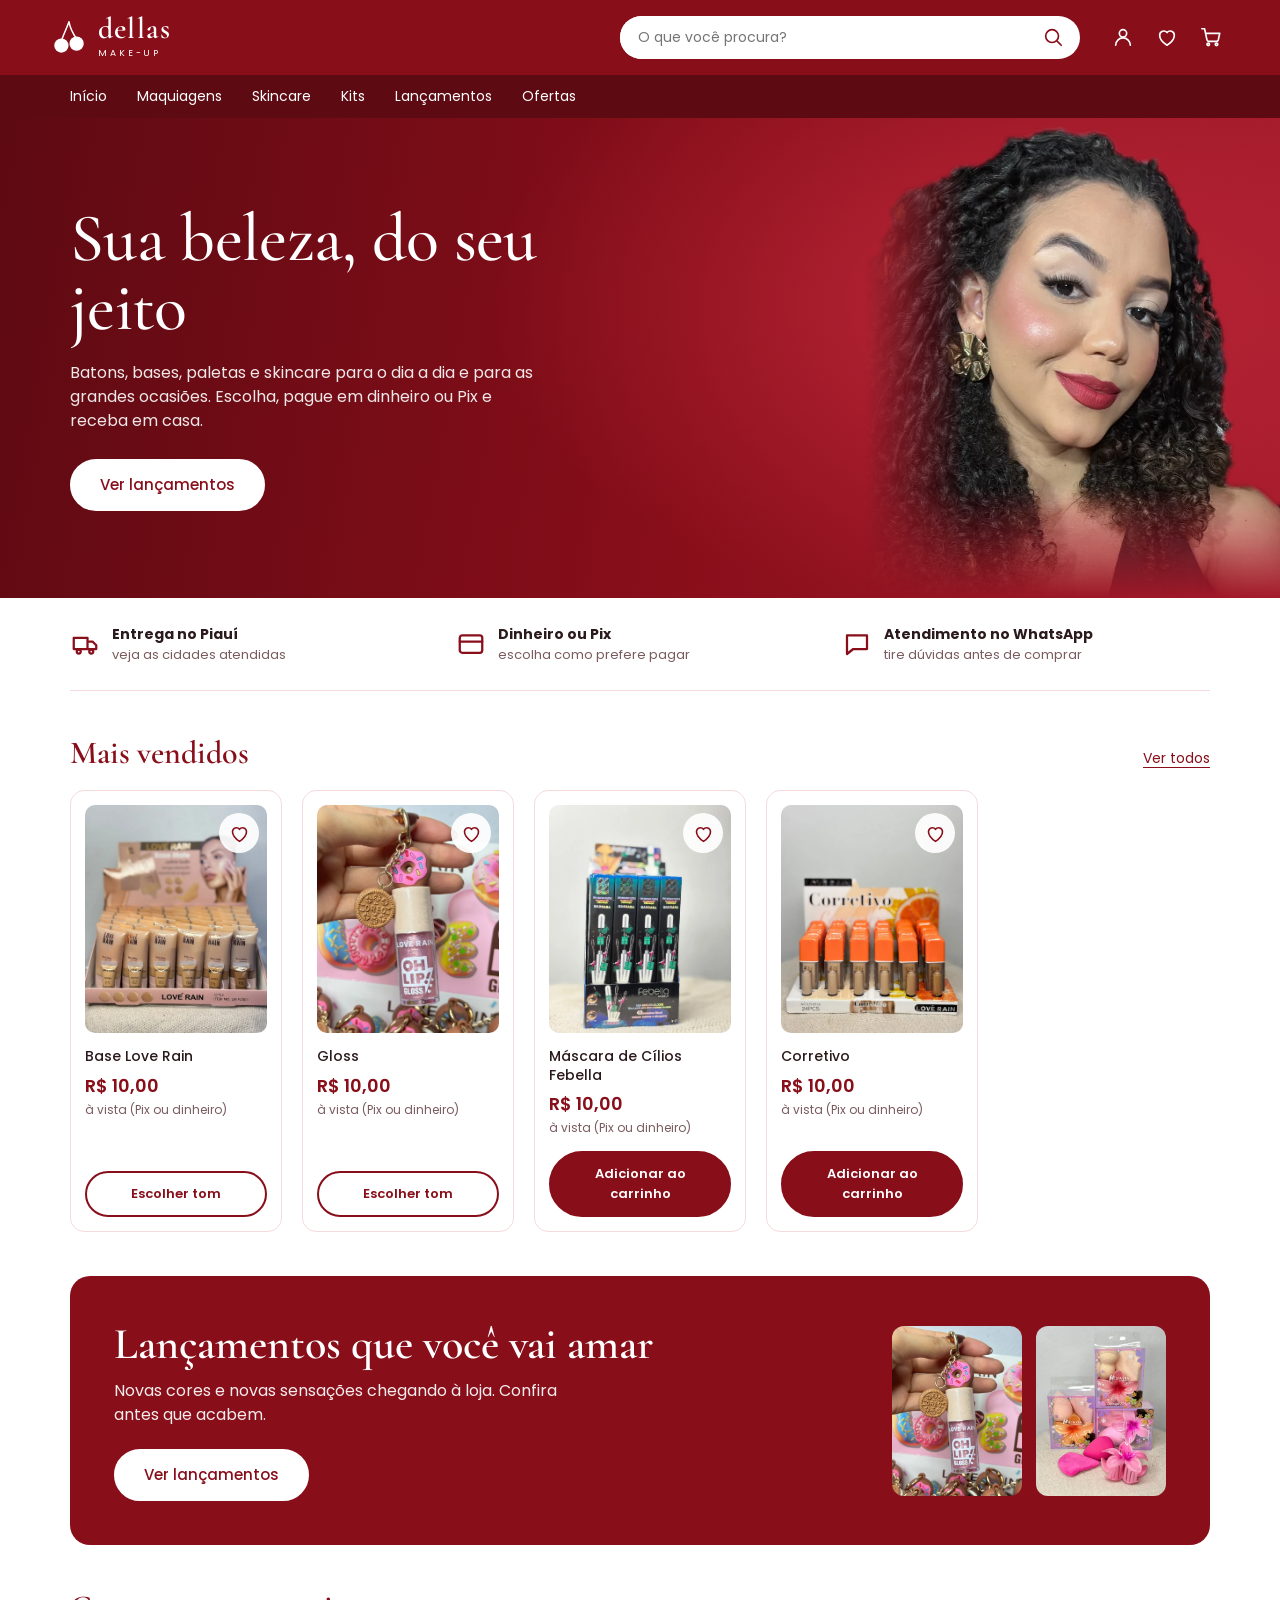
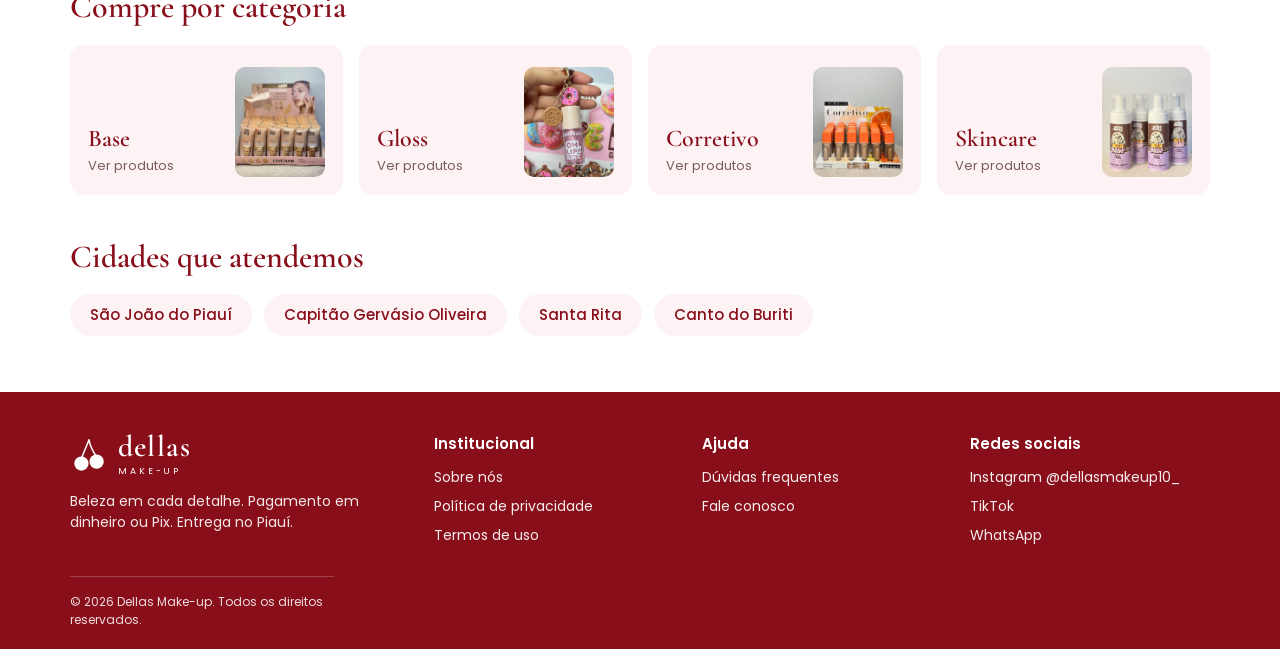
==== commit a8933c6a: "Add files via upload" ====
--- a/index.html
+++ b/index.html
@@ -8,7 +8,7 @@
 <link rel="preconnect" href="https://fonts.googleapis.com">
 <link rel="preconnect" href="https://fonts.gstatic.com" crossorigin>
 <link href="https://fonts.googleapis.com/css2?family=Cormorant+Garamond:wght@500;600&family=Poppins:wght@400;500;600&display=swap" rel="stylesheet">
-<link rel="stylesheet" href="style.css?v=6">
+<link rel="stylesheet" href="style.css?v=7">
 </head>
 <body>
 
@@ -57,8 +57,7 @@
   <div class="vant">
    <a href="#cidades" id="verCidades"><svg class="i" viewBox="0 0 24 24"><path d="M3 7h11v9H3zM14 10h4l3 3v3h-7z"/><circle cx="7" cy="18" r="1.6"/><circle cx="17" cy="18" r="1.6"/></svg><span><strong>Entrega no Piauí</strong>veja as cidades atendidas</span></a>
    <div><svg class="i" viewBox="0 0 24 24"><rect x="3" y="5" width="18" height="14" rx="2"/><path d="M3 10h18"/></svg><span><strong>Dinheiro ou Pix</strong>escolha como prefere pagar</span></div>
-   <div><svg class="i" viewBox="0 0 24 24"><path d="M4 12a8 8 0 0 1 14-5l2 2M20 12a8 8 0 0 1-14 5l-2-2M20 4v5h-5M4 20v-5h5"/></svg><span><strong>Troca facilitada</strong>veja a política de trocas</span></div>
-   <div><svg class="i" viewBox="0 0 24 24"><path d="M4 5h16v11H9l-5 4z"/></svg><span><strong>Atendimento no WhatsApp</strong>tire dúvidas antes de comprar</span></div>
+   <a href="https://wa.me/5511978373595?text=Ol%C3%A1!%20Vim%20pelo%20site%20da%20Dellas%20Make-up." target="_blank" rel="noopener"><svg class="i" viewBox="0 0 24 24"><path d="M4 5h16v11H9l-5 4z"/></svg><span><strong>Atendimento no WhatsApp</strong>tire dúvidas antes de comprar</span></a>
   </div>
 
   <section id="mais-vendidos">
@@ -100,16 +99,16 @@
     <a class="logo" href="#"><svg width="38" height="38"><use href="#cereja"/></svg><span><b>dellas</b><small>MAKE-UP</small></span></a>
     <p>Beleza em cada detalhe. Pagamento em dinheiro ou Pix. Entrega no Piauí.</p>
    </div>
-   <div><h4>Institucional</h4><ul><li><a href="#">Sobre nós</a></li><li><a href="#">Política de privacidade</a></li><li><a href="#">Termos de uso</a></li></ul></div>
-   <div><h4>Ajuda</h4><ul><li><a href="#">Dúvidas frequentes</a></li><li><a href="#">Trocas e devoluções</a></li><li><a href="#">Fale conosco</a></li></ul></div>
-   <div><h4>Redes sociais</h4><ul><li><a href="https://www.instagram.com/dellasmakeup10_" target="_blank" rel="noopener">Instagram @dellasmakeup10_</a></li><li><a href="#">TikTok</a></li><li><a href="https://wa.me/5511978373595" target="_blank" rel="noopener">WhatsApp</a></li></ul></div>
+   <div><h4>Institucional</h4><ul><li><a href="sobre.html">Sobre nós</a></li><li><a href="#">Política de privacidade</a></li><li><a href="#">Termos de uso</a></li></ul></div>
+   <div><h4>Ajuda</h4><ul><li><a href="#">Dúvidas frequentes</a></li><li><a href="https://wa.me/5511978373595?text=Ol%C3%A1!%20Vim%20pelo%20site%20da%20Dellas%20Make-up." target="_blank" rel="noopener">Fale conosco</a></li></ul></div>
+   <div><h4>Redes sociais</h4><ul><li><a href="https://www.instagram.com/dellasmakeup10_" target="_blank" rel="noopener">Instagram @dellasmakeup10_</a></li><li><a href="#">TikTok</a></li><li><a href="https://wa.me/5511978373595?text=Ol%C3%A1!%20Vim%20pelo%20site%20da%20Dellas%20Make-up." target="_blank" rel="noopener">WhatsApp</a></li></ul></div>
   </div>
   <p class="copy">© 2026 Dellas Make-up. Todos os direitos reservados.</p>
  </div>
 </footer>
 
-<script src="produtos.js?v=6"></script>
-<script src="loja.js?v=6"></script>
+<script src="produtos.js?v=7"></script>
+<script src="loja.js?v=7"></script>
 <script>$("vendidos").innerHTML=[0,1,4,5].map(cartao).join("");
 $("verCidades").addEventListener("click",e=>{e.preventDefault();const s=$("cidades"),calmo=matchMedia("(prefers-reduced-motion:reduce)").matches;
  s.scrollIntoView({behavior:calmo?"auto":"smooth",block:"center"});s.classList.add("destacar");
--- a/style.css
+++ b/style.css
@@ -243,3 +243,15 @@
 #cidades.destacar h2{text-decoration:underline;text-decoration-thickness:3px;text-underline-offset:8px}
 @media(prefers-reduced-motion:reduce){#cidades li{transition:none}#cidades.destacar li{transform:none}}
 .form fieldset{border:0;padding:0;margin:0;display:grid;gap:14px;min-width:0}
+.sobre{background:var(--rosa);padding:48px 20px 56px}
+.sobre-cartao{max-width:720px;margin:0 auto;background:var(--branco);border-radius:24px;padding:44px 44px 36px;text-align:center;box-shadow:0 10px 40px rgba(136,14,26,.10)}
+.sobre-cartao .cereja-v{width:56px;height:56px;margin:0 auto;display:block}
+.sobre-cartao h1{font:500 clamp(34px,5vw,50px)/1.1 var(--serif);color:var(--vinho);margin:14px 0 12px}
+.selo{display:inline-block;background:var(--vinho);color:var(--branco);border-radius:999px;padding:6px 18px;font:600 14px var(--sans);margin-bottom:26px}
+.sobre-cartao p{font-size:17px;line-height:1.75;max-width:56ch;margin:0 auto 16px}
+.sobre-cartao p.selo{font-size:14px;line-height:1.4;max-width:none;margin:0 auto 26px}
+.sobre-cartao .lead{font:500 28px/1.2 var(--serif);color:var(--vinho);margin-bottom:14px}
+.sobre-cartao .cereja-v:last-child{margin-top:22px}
+.botoes-sobre{justify-content:center;margin-top:28px}
+@media(max-width:820px){.sobre{padding:28px 14px 40px}.sobre-cartao{padding:32px 22px 28px}}
+.sobre~footer,.conta-pagina~footer{margin-top:0}
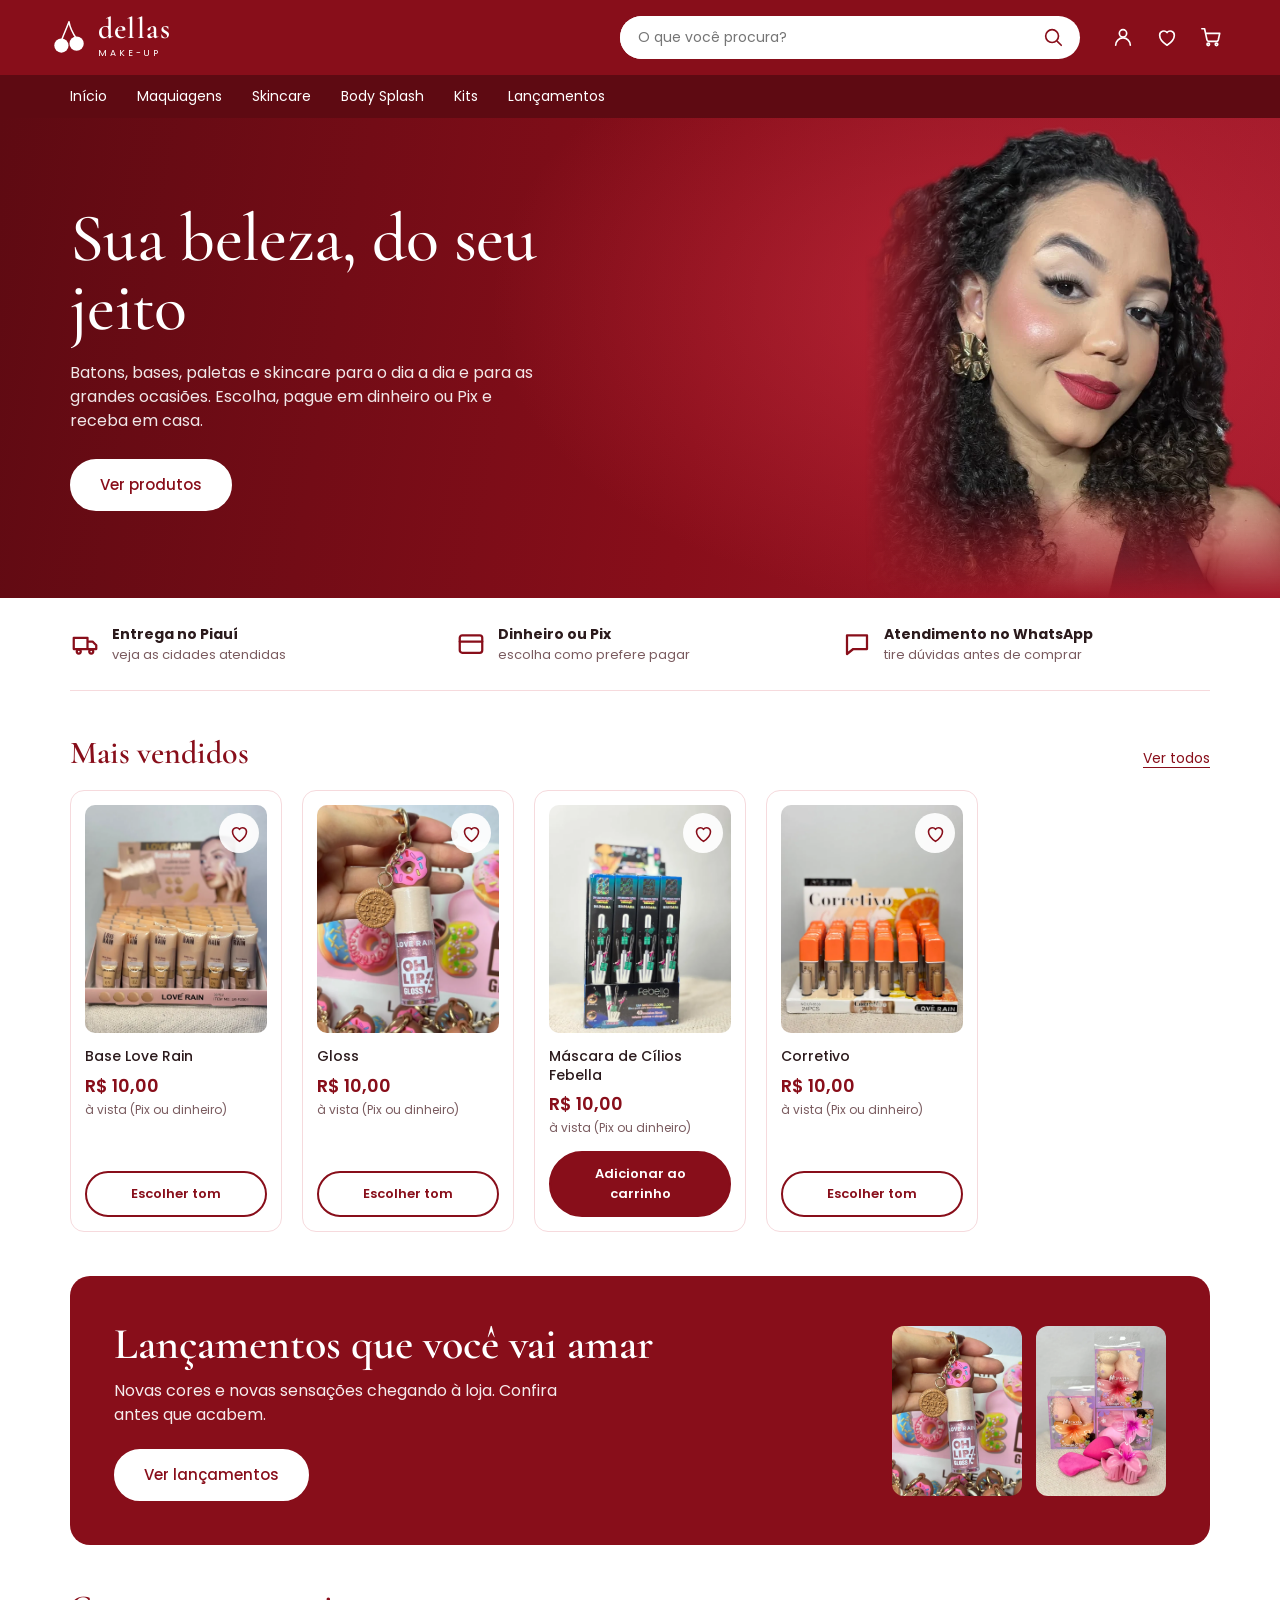
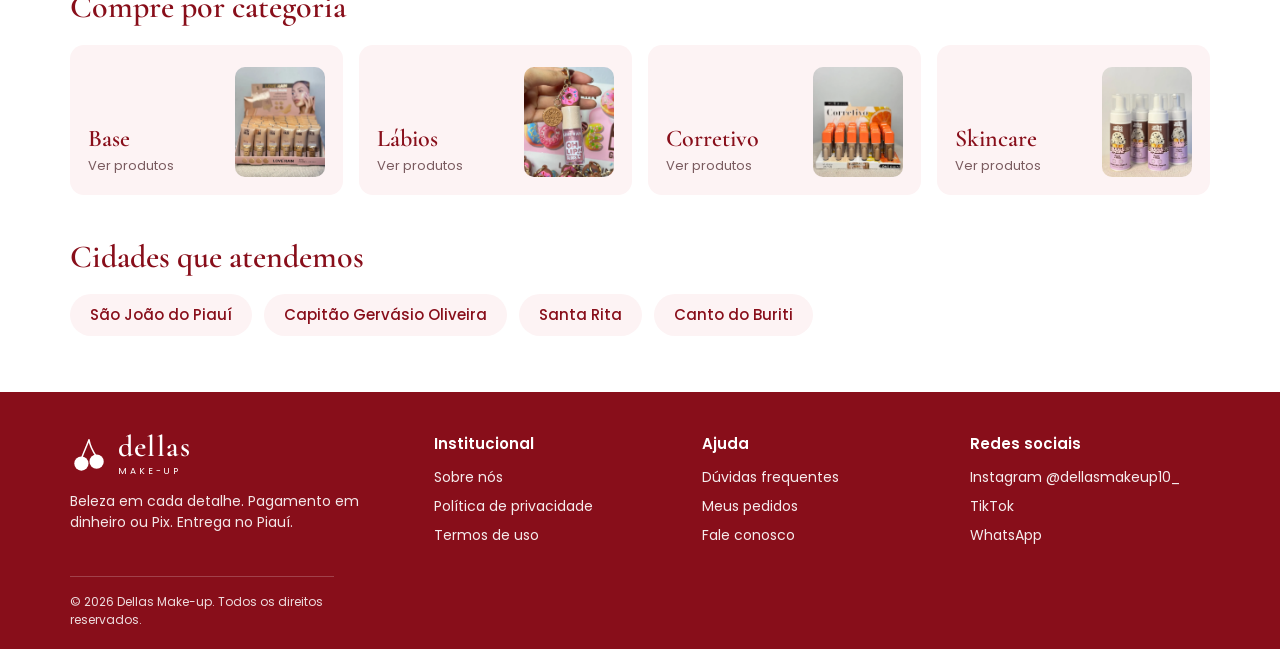
==== commit 8c2d23d1: "admin" ====
--- a/index.html
+++ b/index.html
@@ -8,7 +8,7 @@
 <link rel="preconnect" href="https://fonts.googleapis.com">
 <link rel="preconnect" href="https://fonts.gstatic.com" crossorigin>
 <link href="https://fonts.googleapis.com/css2?family=Cormorant+Garamond:wght@500;600&family=Poppins:wght@400;500;600&display=swap" rel="stylesheet">
-<link rel="stylesheet" href="style.css?v=7">
+<link rel="stylesheet" href="style.css?v=12">
 </head>
 <body>
 
@@ -39,7 +39,7 @@
   </div>
  </div>
  <nav aria-label="Categorias"><div class="wrap"><ul>
-  <li><a href="#">Início</a></li><li><a href="produtos.html">Maquiagens</a></li><li><a href="produtos.html?cat=skincare">Skincare</a></li><li><a href="produtos.html?cat=esponjas">Kits</a></li><li><a href="produtos.html?cat=lancamentos">Lançamentos</a></li><li><a href="ofertas.html">Ofertas</a></li>
+  <li><a href="#">Início</a></li><li><a href="produtos.html">Maquiagens</a></li><li><a href="produtos.html?cat=skincare">Skincare</a></li><li><a href="produtos.html?cat=bodysplash">Body Splash</a></li><li><a href="produtos.html?cat=esponjas">Kits</a></li><li><a href="produtos.html?cat=lancamentos">Lançamentos</a></li>
  </ul></div></nav>
 </header>
 
@@ -48,7 +48,7 @@
   <div>
    <h1>Sua beleza, do seu jeito</h1>
    <p>Batons, bases, paletas e skincare para o dia a dia e para as grandes ocasiões. Escolha, pague em dinheiro ou Pix e receba em casa.</p>
-   <a class="btn claro" href="produtos.html?cat=lancamentos">Ver lançamentos</a>
+   <a class="btn claro" href="produtos.html">Ver produtos</a>
   </div>
   <img src="foto-hero.webp" width="720" height="832" alt="Mulher sorrindo com maquiagem e batom vinho">
  </div></div>
@@ -80,7 +80,7 @@
    <h2>Compre por categoria</h2>
    <div class="cats">
     <a href="produtos.html?cat=base"><span><b>Base</b><small>Ver produtos</small></span><img src="p-base.webp" alt=""></a>
-    <a href="produtos.html?cat=gloss"><span><b>Gloss</b><small>Ver produtos</small></span><img src="p-gloss-rosa.webp" alt=""></a>
+    <a href="produtos.html?cat=labios"><span><b>Lábios</b><small>Ver produtos</small></span><img src="p-gloss-rosa.webp" alt=""></a>
     <a href="produtos.html?cat=corretivo"><span><b>Corretivo</b><small>Ver produtos</small></span><img src="p-corretivo-1.webp" alt=""></a>
     <a href="produtos.html?cat=skincare"><span><b>Skincare</b><small>Ver produtos</small></span><img src="p-espuma.webp" alt=""></a>
    </div>
@@ -100,16 +100,18 @@
     <p>Beleza em cada detalhe. Pagamento em dinheiro ou Pix. Entrega no Piauí.</p>
    </div>
    <div><h4>Institucional</h4><ul><li><a href="sobre.html">Sobre nós</a></li><li><a href="#">Política de privacidade</a></li><li><a href="#">Termos de uso</a></li></ul></div>
-   <div><h4>Ajuda</h4><ul><li><a href="#">Dúvidas frequentes</a></li><li><a href="https://wa.me/5511978373595?text=Ol%C3%A1!%20Vim%20pelo%20site%20da%20Dellas%20Make-up." target="_blank" rel="noopener">Fale conosco</a></li></ul></div>
+   <div><h4>Ajuda</h4><ul><li><a href="#">Dúvidas frequentes</a></li><li><a href="pedidos.html">Meus pedidos</a></li><li><a href="https://wa.me/5511978373595?text=Ol%C3%A1!%20Vim%20pelo%20site%20da%20Dellas%20Make-up." target="_blank" rel="noopener">Fale conosco</a></li></ul></div>
    <div><h4>Redes sociais</h4><ul><li><a href="https://www.instagram.com/dellasmakeup10_" target="_blank" rel="noopener">Instagram @dellasmakeup10_</a></li><li><a href="#">TikTok</a></li><li><a href="https://wa.me/5511978373595?text=Ol%C3%A1!%20Vim%20pelo%20site%20da%20Dellas%20Make-up." target="_blank" rel="noopener">WhatsApp</a></li></ul></div>
   </div>
   <p class="copy">© 2026 Dellas Make-up. Todos os direitos reservados.</p>
  </div>
 </footer>
 
-<script src="produtos.js?v=7"></script>
-<script src="loja.js?v=7"></script>
-<script>$("vendidos").innerHTML=[0,1,4,5].map(cartao).join("");
+<script src="config.js?v=12"></script>
+<script src="catalogo.js?v=12"></script>
+<script src="produtos.js?v=12"></script>
+<script src="loja.js?v=12"></script>
+<script>$("vendidos").innerHTML=[0,1,4,5].filter(visivel).map(i=>cartao(i)).join("");
 $("verCidades").addEventListener("click",e=>{e.preventDefault();const s=$("cidades"),calmo=matchMedia("(prefers-reduced-motion:reduce)").matches;
  s.scrollIntoView({behavior:calmo?"auto":"smooth",block:"center"});s.classList.add("destacar");
  clearTimeout(window._dest);window._dest=setTimeout(()=>s.classList.remove("destacar"),2800);});</script>
--- a/style.css
+++ b/style.css
@@ -255,3 +255,18 @@
 .botoes-sobre{justify-content:center;margin-top:28px}
 @media(max-width:820px){.sobre{padding:28px 14px 40px}.sobre-cartao{padding:32px 22px 28px}}
 .sobre~footer,.conta-pagina~footer{margin-top:0}
+.acoes a.logada{display:flex;align-items:center;gap:6px;border-radius:999px;padding:8px 12px 8px 8px}
+.ola{font-size:13px;max-width:90px;overflow:hidden;text-overflow:ellipsis;white-space:nowrap}
+@media(max-width:820px){.ola{display:none}.acoes a.logada{padding:8px;border-radius:50%}}
+.enviado{background:var(--rosa);border-left:4px solid var(--vinho);padding:14px 18px;border-radius:12px;margin-bottom:16px}
+.pedido{border:1px solid var(--rosa2);border-radius:16px;padding:20px;margin:16px 0;background:var(--branco)}
+.pedido header{background:none;color:var(--texto);display:flex;justify-content:space-between;align-items:center;gap:12px;flex-wrap:wrap}
+.chip{display:inline-block;background:var(--rosa);color:var(--vinho);border-radius:999px;padding:3px 12px;font-size:12px;font-weight:600;margin-left:10px}
+.pedido .total{color:var(--vinho);font-size:18px}
+.itens-ped{list-style:none;display:grid;gap:12px;margin:14px 0;padding:14px 0;border-top:1px solid var(--rosa2);border-bottom:1px solid var(--rosa2)}
+.itens-ped li{display:grid;grid-template-columns:56px 1fr auto;gap:12px;align-items:center}
+.itens-ped img{width:56px;height:70px;object-fit:cover;border-radius:8px;display:block}
+.itens-ped small{display:block;color:var(--suave)}
+.pedido p{margin:4px 0;font-size:14px}
+.pedido .botoes{margin-top:16px}
+.btn-card:disabled,.btn:disabled{opacity:.55;cursor:not-allowed}
